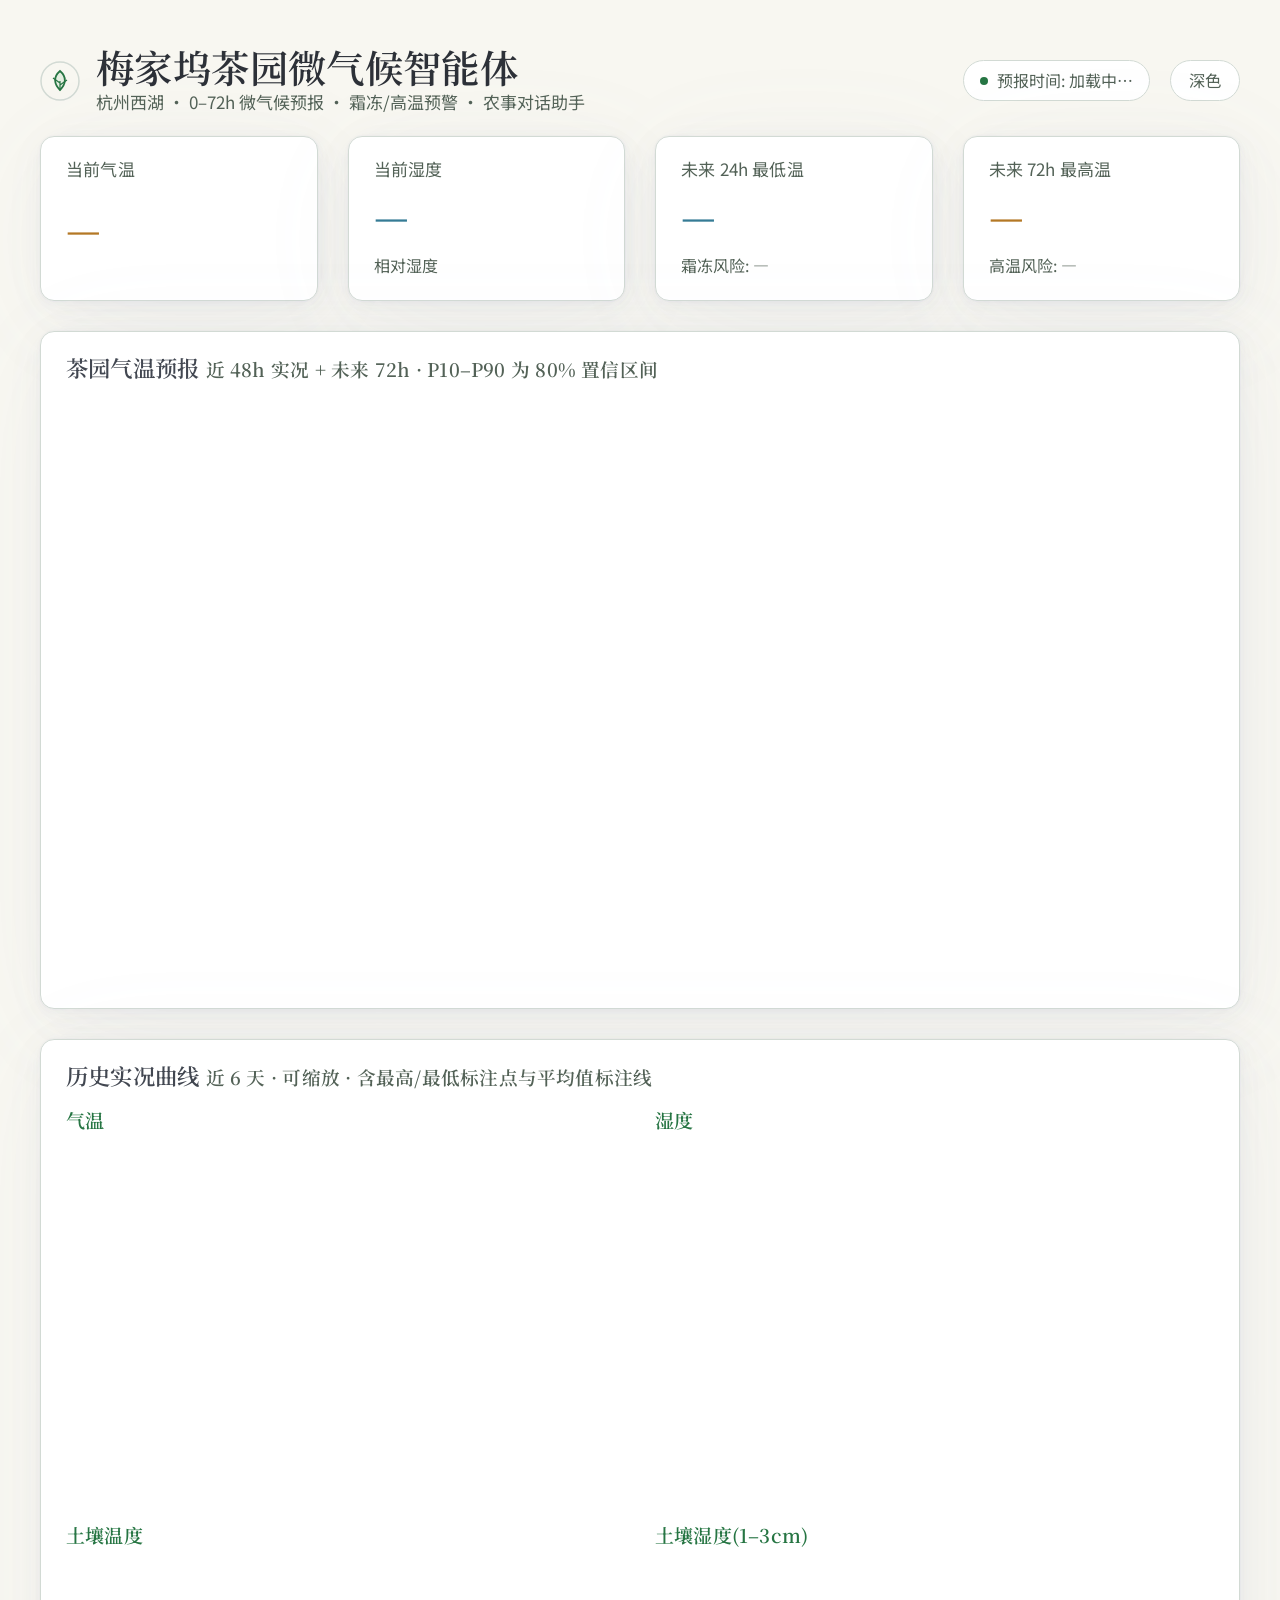
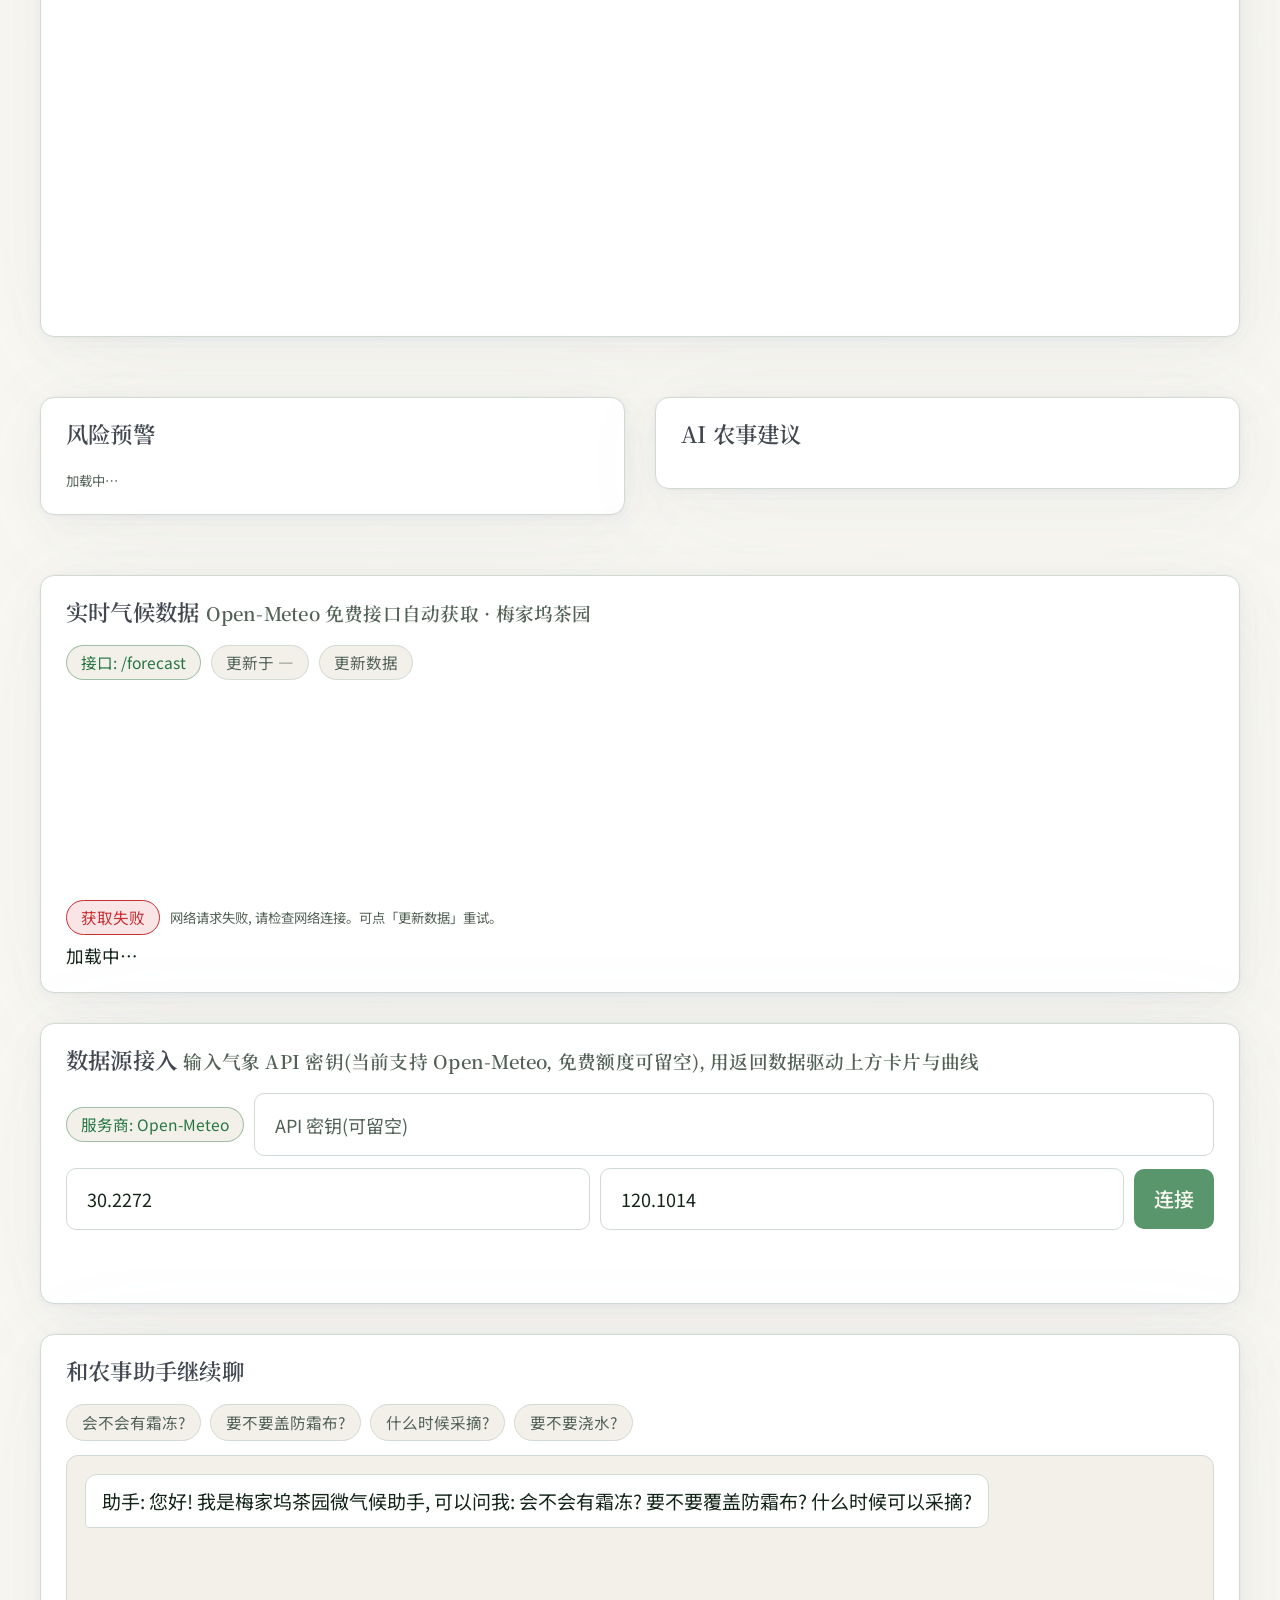
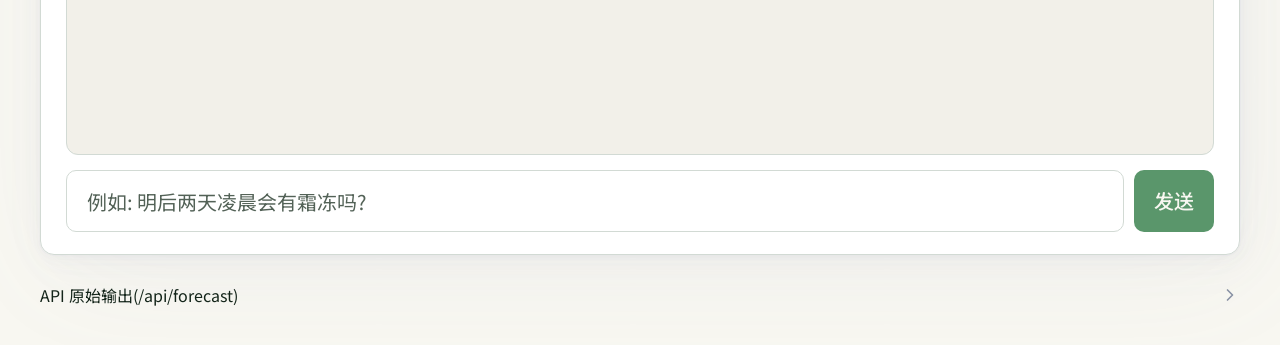
==== web/static/index.html @ fcd8d1f8 "梅家坞茶园微气候智能体: 微气候预报模型 + LLM 农事问答 + Web 仪表盘" ====
<!DOCTYPE html>
<html lang="zh-CN" data-theme="dark">
<head>
  <meta charset="UTF-8">
  <title>梅家坞茶园微气候智能体</title>
  <link rel="preconnect" href="https://fonts.googleapis.com">
  <link rel="preconnect" href="https://fonts.gstatic.com" crossorigin>
  <link href="https://fonts.googleapis.com/css2?family=Noto+Serif+SC:wght@500;600;700&family=Noto+Sans+SC:wght@400;500;700&display=swap" rel="stylesheet">
  <link rel="stylesheet" href="styles/pico.min.css?v=3">
  <link rel="stylesheet" href="styles/custom_style.css?v=3">
  <meta name="viewport" content="width=device-width, initial-scale=1">
  <script src="echarts.min.js?v=3"></script>
</head>
<body>
  <main class="container">
    <!-- 品牌头部 -->
    <header class="site-header">
      <div class="brand">
        <svg width="40" height="40" viewBox="0 0 40 40" fill="none" aria-hidden="true">
          <circle cx="20" cy="20" r="19" stroke="var(--border)" stroke-width="1.5"/>
          <path d="M20 29 C 14 23, 13 16, 20 10 C 27 16, 26 23, 20 29 Z"
                stroke="var(--c-primary)" stroke-width="1.8" fill="oklch(0.68 0.13 152 / 0.12)"/>
          <path d="M20 29 L 20 20 M 20 22 L 13 17 M 20 24 L 27 19"
                stroke="var(--c-primary)" stroke-width="1.2"/>
        </svg>
        <div>
          <h1>梅家坞茶园微气候智能体</h1>
          <span class="sub">杭州西湖 · 0–72h 微气候预报 · 霜冻/高温预警 · 农事对话助手</span>
        </div>
      </div>
      <span class="live-pill"><span class="dot"></span><span id="issued-at">预报时间: 加载中…</span></span>
      <button class="theme-toggle" id="theme-toggle" aria-label="切换明暗主题">浅色</button>
    </header>

    <!-- 实时卡片 -->
    <div class="grid">
      <div class="metric-card"><article>
        <h3>当前气温</h3>
        <h3 class="metric-value" id="card-tnow" style="color: var(--c-amber)">—</h3>
        <small class="metric-label" id="card-tnow-t"></small>
      </article></div>
      <div class="metric-card"><article>
        <h3>当前湿度</h3>
        <h3 class="metric-value" id="card-rh" style="color: var(--c-frost)">—</h3>
        <small class="metric-label">相对湿度</small>
      </article></div>
      <div class="metric-card"><article>
        <h3>未来 24h 最低温</h3>
        <h3 class="metric-value" id="card-tmin" style="color: var(--c-frost)">—</h3>
        <small class="metric-label" id="card-frost">霜冻风险: —</small>
      </article></div>
      <div class="metric-card"><article>
        <h3>未来 72h 最高温</h3>
        <h3 class="metric-value" id="card-tmax" style="color: var(--c-amber)">—</h3>
        <small class="metric-label" id="card-heat">高温风险: —</small>
      </article></div>
    </div>

    <!-- 预报图 -->
    <article class="panel">
      <h3>茶园气温预报 <small>近 48h 实况 + 未来 72h · P10–P90 为 80% 置信区间</small></h3>
      <div id="chart" class="chart"></div>
    </article>

    <!-- 历史实况曲线 -->
    <article class="panel">
      <h3>历史实况曲线 <small>近 6 天 · 可缩放 · 含最高/最低标注点与平均值标注线</small></h3>
      <div class="grid">
        <div>
          <h4 style="color: var(--c-primary)">气温</h4>
          <div id="sensor-temp" class="chart sensor-chart"></div>
        </div>
        <div>
          <h4 style="color: var(--c-primary)">湿度</h4>
          <div id="sensor-hum" class="chart sensor-chart"></div>
        </div>
      </div>
      <div class="grid">
        <div>
          <h4 style="color: var(--c-primary)">土壤温度</h4>
          <div id="sensor-soilt" class="chart sensor-chart"></div>
        </div>
        <div>
          <h4 style="color: var(--c-primary)">土壤湿度(1–3cm)</h4>
          <div id="sensor-soilm" class="chart sensor-chart"></div>
        </div>
      </div>
    </article>

    <div class="grid align-start">
      <!-- 风险面板 -->
      <div>
        <article class="panel">
          <h3>风险预警</h3>
          <div id="risk-panel"><small>加载中…</small></div>
        </article>
      </div>
      <!-- Agent 输出 -->
      <div>
        <article class="panel">
          <h3>AI 农事建议</h3>
          <div id="agent-summary" class="api-caption"></div>
        </article>
      </div>
    </div>

    <!-- 实时气候数据(Open-Meteo 自动取数, 直接出曲线) -->
    <article class="panel">
      <h3>实时气候数据 <small>Open-Meteo 免费接口自动获取 · 梅家坞茶园</small></h3>
      <div class="result-meta">
        <span class="chip g0" id="api-card-source">接口: /forecast</span>
        <span class="chip" id="api-card-updated">更新于 —</span>
        <span class="chip refresh" id="api-card-refresh">更新数据</span>
      </div>
      <div id="api-chart" class="chart api-chart"></div>
      <div id="climate-status" class="query-status" role="status"></div>
      <small class="api-caption" id="api-caption">加载中…</small>
    </article>

    <!-- 数据源接入(像接入大模型一样接入气象 API) -->
    <article class="panel">
      <h3>数据源接入 <small>输入气象 API 密钥(当前支持 Open-Meteo, 免费额度可留空), 用返回数据驱动上方卡片与曲线</small></h3>
      <div class="connect-row">
        <span class="chip g0">服务商: Open-Meteo</span>
        <input type="password" id="api-key-input" placeholder="API 密钥(可留空)" autocomplete="off">
      </div>
      <div class="connect-row">
        <input type="number" step="0.0001" id="api-lat-input" value="30.2272" placeholder="纬度">
        <input type="number" step="0.0001" id="api-lon-input" value="120.1014" placeholder="经度">
        <button type="button" id="api-connect-btn">连接</button>
        <button type="button" class="secondary" id="api-reset-btn" hidden>恢复默认模型</button>
      </div>
      <div id="api-connect-status" class="query-status" role="status"></div>
    </article>

    <!-- 对话对话框 -->
    <article class="panel">
      <h3>和农事助手继续聊 <small id="chat-engine"></small></h3>
      <div class="quick-chips" id="quick-chips">
        <button class="chip" data-q="明后两天凌晨会有霜冻吗?">会不会有霜冻?</button>
        <button class="chip" data-q="要不要盖防霜布?">要不要盖防霜布?</button>
        <button class="chip" data-q="什么时候可以采摘?">什么时候采摘?</button>
        <button class="chip" data-q="最近要不要浇水?">要不要浇水?</button>
      </div>
      <div id="chat-box" class="chat-box">
        <div class="chat-msg agent">助手: 您好! 我是梅家坞茶园微气候助手, 可以问我: 会不会有霜冻? 要不要覆盖防霜布? 什么时候可以采摘?</div>
      </div>
      <form id="chat-form" class="chat-form">
        <input type="text" id="chat-input" placeholder="例如: 明后两天凌晨会有霜冻吗?" autocomplete="off">
        <button type="submit">发送</button>
      </form>
    </article>

    <!-- API 输出 -->
    <details>
      <summary>API 原始输出(/api/forecast)</summary>
      <pre id="api-json" class="api-json">加载中…</pre>
    </details>
  </main>
  <script src="climate_api.js?v=3"></script>
  <script src="qpi_resolver.js?v=3"></script>
  <script src="climate_analysis.js?v=3"></script>
  <script src="climate_query.js?v=3"></script>
  <script src="api_connect.js?v=3"></script>
  <script src="app.js?v=3"></script>
</body>
</html>
---- web/static/styles/pico.min.css ----
@charset "UTF-8";/*!
 * Pico CSS ✨ v2.1.1 (https://picocss.com)
 * Copyright 2019-2025 - Licensed under MIT
 */:host,:root{--pico-font-family-emoji:"Apple Color Emoji","Segoe UI Emoji","Segoe UI Symbol","Noto Color Emoji";--pico-font-family-sans-serif:system-ui,"Segoe UI",Roboto,Oxygen,Ubuntu,Cantarell,Helvetica,Arial,"Helvetica Neue",sans-serif,var(--pico-font-family-emoji);--pico-font-family-monospace:ui-monospace,SFMono-Regular,"SF Mono",Menlo,Consolas,"Liberation Mono",monospace,var(--pico-font-family-emoji);--pico-font-family:var(--pico-font-family-sans-serif);--pico-line-height:1.5;--pico-font-weight:400;--pico-font-size:100%;--pico-text-underline-offset:0.1rem;--pico-border-radius:0.25rem;--pico-border-width:0.0625rem;--pico-outline-width:0.125rem;--pico-transition:0.2s ease-in-out;--pico-spacing:1rem;--pico-typography-spacing-vertical:1rem;--pico-block-spacing-vertical:var(--pico-spacing);--pico-block-spacing-horizontal:var(--pico-spacing);--pico-grid-column-gap:var(--pico-spacing);--pico-grid-row-gap:var(--pico-spacing);--pico-form-element-spacing-vertical:0.75rem;--pico-form-element-spacing-horizontal:1rem;--pico-group-box-shadow:0 0 0 rgba(0, 0, 0, 0);--pico-group-box-shadow-focus-with-button:0 0 0 var(--pico-outline-width) var(--pico-primary-focus);--pico-group-box-shadow-focus-with-input:0 0 0 0.0625rem var(--pico-form-element-border-color);--pico-modal-overlay-backdrop-filter:blur(0.375rem);--pico-nav-element-spacing-vertical:1rem;--pico-nav-element-spacing-horizontal:0.5rem;--pico-nav-link-spacing-vertical:0.5rem;--pico-nav-link-spacing-horizontal:0.5rem;--pico-nav-breadcrumb-divider:">";--pico-icon-checkbox:url("data:image/svg+xml,%3Csvg xmlns='http://www.w3.org/2000/svg' width='24' height='24' viewBox='0 0 24 24' fill='none' stroke='rgb(255, 255, 255)' stroke-width='4' stroke-linecap='round' stroke-linejoin='round'%3E%3Cpolyline points='20 6 9 17 4 12'%3E%3C/polyline%3E%3C/svg%3E");--pico-icon-minus:url("data:image/svg+xml,%3Csvg xmlns='http://www.w3.org/2000/svg' width='24' height='24' viewBox='0 0 24 24' fill='none' stroke='rgb(255, 255, 255)' stroke-width='4' stroke-linecap='round' stroke-linejoin='round'%3E%3Cline x1='5' y1='12' x2='19' y2='12'%3E%3C/line%3E%3C/svg%3E");--pico-icon-chevron:url("data:image/svg+xml,%3Csvg xmlns='http://www.w3.org/2000/svg' width='24' height='24' viewBox='0 0 24 24' fill='none' stroke='rgb(136, 145, 164)' stroke-width='2' stroke-linecap='round' stroke-linejoin='round'%3E%3Cpolyline points='6 9 12 15 18 9'%3E%3C/polyline%3E%3C/svg%3E");--pico-icon-date:url("data:image/svg+xml,%3Csvg xmlns='http://www.w3.org/2000/svg' width='24' height='24' viewBox='0 0 24 24' fill='none' stroke='rgb(136, 145, 164)' stroke-width='2' stroke-linecap='round' stroke-linejoin='round'%3E%3Crect x='3' y='4' width='18' height='18' rx='2' ry='2'%3E%3C/rect%3E%3Cline x1='16' y1='2' x2='16' y2='6'%3E%3C/line%3E%3Cline x1='8' y1='2' x2='8' y2='6'%3E%3C/line%3E%3Cline x1='3' y1='10' x2='21' y2='10'%3E%3C/line%3E%3C/svg%3E");--pico-icon-time:url("data:image/svg+xml,%3Csvg xmlns='http://www.w3.org/2000/svg' width='24' height='24' viewBox='0 0 24 24' fill='none' stroke='rgb(136, 145, 164)' stroke-width='2' stroke-linecap='round' stroke-linejoin='round'%3E%3Ccircle cx='12' cy='12' r='10'%3E%3C/circle%3E%3Cpolyline points='12 6 12 12 16 14'%3E%3C/polyline%3E%3C/svg%3E");--pico-icon-search:url("data:image/svg+xml,%3Csvg xmlns='http://www.w3.org/2000/svg' width='24' height='24' viewBox='0 0 24 24' fill='none' stroke='rgb(136, 145, 164)' stroke-width='1.5' stroke-linecap='round' stroke-linejoin='round'%3E%3Ccircle cx='11' cy='11' r='8'%3E%3C/circle%3E%3Cline x1='21' y1='21' x2='16.65' y2='16.65'%3E%3C/line%3E%3C/svg%3E");--pico-icon-close:url("data:image/svg+xml,%3Csvg xmlns='http://www.w3.org/2000/svg' width='24' height='24' viewBox='0 0 24 24' fill='none' stroke='rgb(136, 145, 164)' stroke-width='3' stroke-linecap='round' stroke-linejoin='round'%3E%3Cline x1='18' y1='6' x2='6' y2='18'%3E%3C/line%3E%3Cline x1='6' y1='6' x2='18' y2='18'%3E%3C/line%3E%3C/svg%3E");--pico-icon-loading:url("data:image/svg+xml,%3Csvg fill='none' height='24' width='24' viewBox='0 0 24 24' xmlns='http://www.w3.org/2000/svg' %3E%3Cstyle%3E g %7B animation: rotate 2s linear infinite; transform-origin: center center; %7D circle %7B stroke-dasharray: 75,100; stroke-dashoffset: -5; animation: dash 1.5s ease-in-out infinite; stroke-linecap: round; %7D @keyframes rotate %7B 0%25 %7B transform: rotate(0deg); %7D 100%25 %7B transform: rotate(360deg); %7D %7D @keyframes dash %7B 0%25 %7B stroke-dasharray: 1,100; stroke-dashoffset: 0; %7D 50%25 %7B stroke-dasharray: 44.5,100; stroke-dashoffset: -17.5; %7D 100%25 %7B stroke-dasharray: 44.5,100; stroke-dashoffset: -62; %7D %7D %3C/style%3E%3Cg%3E%3Ccircle cx='12' cy='12' r='10' fill='none' stroke='rgb(136, 145, 164)' stroke-width='4' /%3E%3C/g%3E%3C/svg%3E")}@media (min-width:576px){:host,:root{--pico-font-size:106.25%}}@media (min-width:768px){:host,:root{--pico-font-size:112.5%}}@media (min-width:1024px){:host,:root{--pico-font-size:118.75%}}@media (min-width:1280px){:host,:root{--pico-font-size:125%}}@media (min-width:1536px){:host,:root{--pico-font-size:131.25%}}a{--pico-text-decoration:underline}a.contrast,a.secondary{--pico-text-decoration:underline}small{--pico-font-size:0.875em}h1,h2,h3,h4,h5,h6{--pico-font-weight:700}h1{--pico-font-size:2rem;--pico-line-height:1.125;--pico-typography-spacing-top:3rem}h2{--pico-font-size:1.75rem;--pico-line-height:1.15;--pico-typography-spacing-top:2.625rem}h3{--pico-font-size:1.5rem;--pico-line-height:1.175;--pico-typography-spacing-top:2.25rem}h4{--pico-font-size:1.25rem;--pico-line-height:1.2;--pico-typography-spacing-top:1.874rem}h5{--pico-font-size:1.125rem;--pico-line-height:1.225;--pico-typography-spacing-top:1.6875rem}h6{--pico-font-size:1rem;--pico-line-height:1.25;--pico-typography-spacing-top:1.5rem}tfoot td,tfoot th,thead td,thead th{--pico-font-weight:600;--pico-border-width:0.1875rem}code,kbd,pre,samp{--pico-font-family:var(--pico-font-family-monospace)}kbd{--pico-font-weight:bolder}:where(select,textarea),input:not([type=submit],[type=button],[type=reset],[type=checkbox],[type=radio],[type=file]){--pico-outline-width:0.0625rem}[type=search]{--pico-border-radius:5rem}[type=checkbox],[type=radio]{--pico-border-width:0.125rem}[type=checkbox][role=switch]{--pico-border-width:0.1875rem}details.dropdown summary:not([role=button]){--pico-outline-width:0.0625rem}nav details.dropdown summary:focus-visible{--pico-outline-width:0.125rem}[role=search]{--pico-border-radius:5rem}[role=group]:has(button.secondary:focus,[type=submit].secondary:focus,[type=button].secondary:focus,[role=button].secondary:focus),[role=search]:has(button.secondary:focus,[type=submit].secondary:focus,[type=button].secondary:focus,[role=button].secondary:focus){--pico-group-box-shadow-focus-with-button:0 0 0 var(--pico-outline-width) var(--pico-secondary-focus)}[role=group]:has(button.contrast:focus,[type=submit].contrast:focus,[type=button].contrast:focus,[role=button].contrast:focus),[role=search]:has(button.contrast:focus,[type=submit].contrast:focus,[type=button].contrast:focus,[role=button].contrast:focus){--pico-group-box-shadow-focus-with-button:0 0 0 var(--pico-outline-width) var(--pico-contrast-focus)}[role=group] [role=button],[role=group] [type=button],[role=group] [type=submit],[role=group] button,[role=search] [role=button],[role=search] [type=button],[role=search] [type=submit],[role=search] button{--pico-form-element-spacing-horizontal:2rem}details summary[role=button]:not(.outline)::after{filter:brightness(0) invert(1)}[aria-busy=true]:not(input,select,textarea):is(button,[type=submit],[type=button],[type=reset],[role=button]):not(.outline)::before{filter:brightness(0) invert(1)}:host(:not([data-theme=dark])),:root:not([data-theme=dark]),[data-theme=light]{color-scheme:light;--pico-background-color:#fff;--pico-color:#373c44;--pico-text-selection-color:rgba(2, 154, 232, 0.25);--pico-muted-color:#646b79;--pico-muted-border-color:rgb(231, 234, 239.5);--pico-primary:#0172ad;--pico-primary-background:#0172ad;--pico-primary-border:var(--pico-primary-background);--pico-primary-underline:rgba(1, 114, 173, 0.5);--pico-primary-hover:#015887;--pico-primary-hover-background:#02659a;--pico-primary-hover-border:var(--pico-primary-hover-background);--pico-primary-hover-underline:var(--pico-primary-hover);--pico-primary-focus:rgba(2, 154, 232, 0.5);--pico-primary-inverse:#fff;--pico-secondary:#5d6b89;--pico-secondary-background:#525f7a;--pico-secondary-border:var(--pico-secondary-background);--pico-secondary-underline:rgba(93, 107, 137, 0.5);--pico-secondary-hover:#48536b;--pico-secondary-hover-background:#48536b;--pico-secondary-hover-border:var(--pico-secondary-hover-background);--pico-secondary-hover-underline:var(--pico-secondary-hover);--pico-secondary-focus:rgba(93, 107, 137, 0.25);--pico-secondary-inverse:#fff;--pico-contrast:#181c25;--pico-contrast-background:#181c25;--pico-contrast-border:var(--pico-contrast-background);--pico-contrast-underline:rgba(24, 28, 37, 0.5);--pico-contrast-hover:#000;--pico-contrast-hover-background:#000;--pico-contrast-hover-border:var(--pico-contrast-hover-background);--pico-contrast-hover-underline:var(--pico-secondary-hover);--pico-contrast-focus:rgba(93, 107, 137, 0.25);--pico-contrast-inverse:#fff;--pico-box-shadow:0.0145rem 0.029rem 0.174rem rgba(129, 145, 181, 0.01698),0.0335rem 0.067rem 0.402rem rgba(129, 145, 181, 0.024),0.0625rem 0.125rem 0.75rem rgba(129, 145, 181, 0.03),0.1125rem 0.225rem 1.35rem rgba(129, 145, 181, 0.036),0.2085rem 0.417rem 2.502rem rgba(129, 145, 181, 0.04302),0.5rem 1rem 6rem rgba(129, 145, 181, 0.06),0 0 0 0.0625rem rgba(129, 145, 181, 0.015);--pico-h1-color:#2d3138;--pico-h2-color:#373c44;--pico-h3-color:#424751;--pico-h4-color:#4d535e;--pico-h5-color:#5c6370;--pico-h6-color:#646b79;--pico-mark-background-color:rgb(252.5, 230.5, 191.5);--pico-mark-color:#0f1114;--pico-ins-color:rgb(28.5, 105.5, 84);--pico-del-color:rgb(136, 56.5, 53);--pico-blockquote-border-color:var(--pico-muted-border-color);--pico-blockquote-footer-color:var(--pico-muted-color);--pico-button-box-shadow:0 0 0 rgba(0, 0, 0, 0);--pico-button-hover-box-shadow:0 0 0 rgba(0, 0, 0, 0);--pico-table-border-color:var(--pico-muted-border-color);--pico-table-row-stripped-background-color:rgba(111, 120, 135, 0.0375);--pico-code-background-color:rgb(243, 244.5, 246.75);--pico-code-color:#646b79;--pico-code-kbd-background-color:var(--pico-color);--pico-code-kbd-color:var(--pico-background-color);--pico-form-element-background-color:rgb(251, 251.5, 252.25);--pico-form-element-selected-background-color:#dfe3eb;--pico-form-element-border-color:#cfd5e2;--pico-form-element-color:#23262c;--pico-form-element-placeholder-color:var(--pico-muted-color);--pico-form-element-active-background-color:#fff;--pico-form-element-active-border-color:var(--pico-primary-border);--pico-form-element-focus-color:var(--pico-primary-border);--pico-form-element-disabled-opacity:0.5;--pico-form-element-invalid-border-color:rgb(183.5, 105.5, 106.5);--pico-form-element-invalid-active-border-color:rgb(200.25, 79.25, 72.25);--pico-form-element-invalid-focus-color:var(--pico-form-element-invalid-active-border-color);--pico-form-element-valid-border-color:rgb(76, 154.5, 137.5);--pico-form-element-valid-active-border-color:rgb(39, 152.75, 118.75);--pico-form-element-valid-focus-color:var(--pico-form-element-valid-active-border-color);--pico-switch-background-color:#bfc7d9;--pico-switch-checked-background-color:var(--pico-primary-background);--pico-switch-color:#fff;--pico-switch-thumb-box-shadow:0 0 0 rgba(0, 0, 0, 0);--pico-range-border-color:#dfe3eb;--pico-range-active-border-color:#bfc7d9;--pico-range-thumb-border-color:var(--pico-background-color);--pico-range-thumb-color:var(--pico-secondary-background);--pico-range-thumb-active-color:var(--pico-primary-background);--pico-accordion-border-color:var(--pico-muted-border-color);--pico-accordion-active-summary-color:var(--pico-primary-hover);--pico-accordion-close-summary-color:var(--pico-color);--pico-accordion-open-summary-color:var(--pico-muted-color);--pico-card-background-color:var(--pico-background-color);--pico-card-border-color:var(--pico-muted-border-color);--pico-card-box-shadow:var(--pico-box-shadow);--pico-card-sectioning-background-color:rgb(251, 251.5, 252.25);--pico-dropdown-background-color:#fff;--pico-dropdown-border-color:#eff1f4;--pico-dropdown-box-shadow:var(--pico-box-shadow);--pico-dropdown-color:var(--pico-color);--pico-dropdown-hover-background-color:#eff1f4;--pico-loading-spinner-opacity:0.5;--pico-modal-overlay-background-color:rgba(232, 234, 237, 0.75);--pico-progress-background-color:#dfe3eb;--pico-progress-color:var(--pico-primary-background);--pico-tooltip-background-color:var(--pico-contrast-background);--pico-tooltip-color:var(--pico-contrast-inverse);--pico-icon-valid:url("data:image/svg+xml,%3Csvg xmlns='http://www.w3.org/2000/svg' width='24' height='24' viewBox='0 0 24 24' fill='none' stroke='rgb(76, 154.5, 137.5)' stroke-width='2' stroke-linecap='round' stroke-linejoin='round'%3E%3Cpolyline points='20 6 9 17 4 12'%3E%3C/polyline%3E%3C/svg%3E");--pico-icon-invalid:url("data:image/svg+xml,%3Csvg xmlns='http://www.w3.org/2000/svg' width='24' height='24' viewBox='0 0 24 24' fill='none' stroke='rgb(200.25, 79.25, 72.25)' stroke-width='2' stroke-linecap='round' stroke-linejoin='round'%3E%3Ccircle cx='12' cy='12' r='10'%3E%3C/circle%3E%3Cline x1='12' y1='8' x2='12' y2='12'%3E%3C/line%3E%3Cline x1='12' y1='16' x2='12.01' y2='16'%3E%3C/line%3E%3C/svg%3E")}:host(:not([data-theme=dark])) input:is([type=submit],[type=button],[type=reset],[type=checkbox],[type=radio],[type=file]),:root:not([data-theme=dark]) input:is([type=submit],[type=button],[type=reset],[type=checkbox],[type=radio],[type=file]),[data-theme=light] input:is([type=submit],[type=button],[type=reset],[type=checkbox],[type=radio],[type=file]){--pico-form-element-focus-color:var(--pico-primary-focus)}@media only screen and (prefers-color-scheme:dark){:host(:not([data-theme])),:root:not([data-theme]){color-scheme:dark;--pico-background-color:rgb(19, 22.5, 30.5);--pico-color:#c2c7d0;--pico-text-selection-color:rgba(1, 170, 255, 0.1875);--pico-muted-color:#7b8495;--pico-muted-border-color:#202632;--pico-primary:#01aaff;--pico-primary-background:#0172ad;--pico-primary-border:var(--pico-primary-background);--pico-primary-underline:rgba(1, 170, 255, 0.5);--pico-primary-hover:#79c0ff;--pico-primary-hover-background:#017fc0;--pico-primary-hover-border:var(--pico-primary-hover-background);--pico-primary-hover-underline:var(--pico-primary-hover);--pico-primary-focus:rgba(1, 170, 255, 0.375);--pico-primary-inverse:#fff;--pico-secondary:#969eaf;--pico-secondary-background:#525f7a;--pico-secondary-border:var(--pico-secondary-background);--pico-secondary-underline:rgba(150, 158, 175, 0.5);--pico-secondary-hover:#b3b9c5;--pico-secondary-hover-background:#5d6b89;--pico-secondary-hover-border:var(--pico-secondary-hover-background);--pico-secondary-hover-underline:var(--pico-secondary-hover);--pico-secondary-focus:rgba(144, 158, 190, 0.25);--pico-secondary-inverse:#fff;--pico-contrast:#dfe3eb;--pico-contrast-background:#eff1f4;--pico-contrast-border:var(--pico-contrast-background);--pico-contrast-underline:rgba(223, 227, 235, 0.5);--pico-contrast-hover:#fff;--pico-contrast-hover-background:#fff;--pico-contrast-hover-border:var(--pico-contrast-hover-background);--pico-contrast-hover-underline:var(--pico-contrast-hover);--pico-contrast-focus:rgba(207, 213, 226, 0.25);--pico-contrast-inverse:#000;--pico-box-shadow:0.0145rem 0.029rem 0.174rem rgba(7, 8.5, 12, 0.01698),0.0335rem 0.067rem 0.402rem rgba(7, 8.5, 12, 0.024),0.0625rem 0.125rem 0.75rem rgba(7, 8.5, 12, 0.03),0.1125rem 0.225rem 1.35rem rgba(7, 8.5, 12, 0.036),0.2085rem 0.417rem 2.502rem rgba(7, 8.5, 12, 0.04302),0.5rem 1rem 6rem rgba(7, 8.5, 12, 0.06),0 0 0 0.0625rem rgba(7, 8.5, 12, 0.015);--pico-h1-color:#f0f1f3;--pico-h2-color:#e0e3e7;--pico-h3-color:#c2c7d0;--pico-h4-color:#b3b9c5;--pico-h5-color:#a4acba;--pico-h6-color:#8891a4;--pico-mark-background-color:#014063;--pico-mark-color:#fff;--pico-ins-color:#62af9a;--pico-del-color:rgb(205.5, 126, 123);--pico-blockquote-border-color:var(--pico-muted-border-color);--pico-blockquote-footer-color:var(--pico-muted-color);--pico-button-box-shadow:0 0 0 rgba(0, 0, 0, 0);--pico-button-hover-box-shadow:0 0 0 rgba(0, 0, 0, 0);--pico-table-border-color:var(--pico-muted-border-color);--pico-table-row-stripped-background-color:rgba(111, 120, 135, 0.0375);--pico-code-background-color:rgb(26, 30.5, 40.25);--pico-code-color:#8891a4;--pico-code-kbd-background-color:var(--pico-color);--pico-code-kbd-color:var(--pico-background-color);--pico-form-element-background-color:rgb(28, 33, 43.5);--pico-form-element-selected-background-color:#2a3140;--pico-form-element-border-color:#2a3140;--pico-form-element-color:#e0e3e7;--pico-form-element-placeholder-color:#8891a4;--pico-form-element-active-background-color:rgb(26, 30.5, 40.25);--pico-form-element-active-border-color:var(--pico-primary-border);--pico-form-element-focus-color:var(--pico-primary-border);--pico-form-element-disabled-opacity:0.5;--pico-form-element-invalid-border-color:rgb(149.5, 74, 80);--pico-form-element-invalid-active-border-color:rgb(183.25, 63.5, 59);--pico-form-element-invalid-focus-color:var(--pico-form-element-invalid-active-border-color);--pico-form-element-valid-border-color:#2a7b6f;--pico-form-element-valid-active-border-color:rgb(22, 137, 105.5);--pico-form-element-valid-focus-color:var(--pico-form-element-valid-active-border-color);--pico-switch-background-color:#333c4e;--pico-switch-checked-background-color:var(--pico-primary-background);--pico-switch-color:#fff;--pico-switch-thumb-box-shadow:0 0 0 rgba(0, 0, 0, 0);--pico-range-border-color:#202632;--pico-range-active-border-color:#2a3140;--pico-range-thumb-border-color:var(--pico-background-color);--pico-range-thumb-color:var(--pico-secondary-background);--pico-range-thumb-active-color:var(--pico-primary-background);--pico-accordion-border-color:var(--pico-muted-border-color);--pico-accordion-active-summary-color:var(--pico-primary-hover);--pico-accordion-close-summary-color:var(--pico-color);--pico-accordion-open-summary-color:var(--pico-muted-color);--pico-card-background-color:#181c25;--pico-card-border-color:var(--pico-card-background-color);--pico-card-box-shadow:var(--pico-box-shadow);--pico-card-sectioning-background-color:rgb(26, 30.5, 40.25);--pico-dropdown-background-color:#181c25;--pico-dropdown-border-color:#202632;--pico-dropdown-box-shadow:var(--pico-box-shadow);--pico-dropdown-color:var(--pico-color);--pico-dropdown-hover-background-color:#202632;--pico-loading-spinner-opacity:0.5;--pico-modal-overlay-background-color:rgba(7.5, 8.5, 10, 0.75);--pico-progress-background-color:#202632;--pico-progress-color:var(--pico-primary-background);--pico-tooltip-background-color:var(--pico-contrast-background);--pico-tooltip-color:var(--pico-contrast-inverse);--pico-icon-valid:url("data:image/svg+xml,%3Csvg xmlns='http://www.w3.org/2000/svg' width='24' height='24' viewBox='0 0 24 24' fill='none' stroke='rgb(42, 123, 111)' stroke-width='2' stroke-linecap='round' stroke-linejoin='round'%3E%3Cpolyline points='20 6 9 17 4 12'%3E%3C/polyline%3E%3C/svg%3E");--pico-icon-invalid:url("data:image/svg+xml,%3Csvg xmlns='http://www.w3.org/2000/svg' width='24' height='24' viewBox='0 0 24 24' fill='none' stroke='rgb(149.5, 74, 80)' stroke-width='2' stroke-linecap='round' stroke-linejoin='round'%3E%3Ccircle cx='12' cy='12' r='10'%3E%3C/circle%3E%3Cline x1='12' y1='8' x2='12' y2='12'%3E%3C/line%3E%3Cline x1='12' y1='16' x2='12.01' y2='16'%3E%3C/line%3E%3C/svg%3E")}:host(:not([data-theme])) input:is([type=submit],[type=button],[type=reset],[type=checkbox],[type=radio],[type=file]),:root:not([data-theme]) input:is([type=submit],[type=button],[type=reset],[type=checkbox],[type=radio],[type=file]){--pico-form-element-focus-color:var(--pico-primary-focus)}:host(:not([data-theme])) details summary[role=button].contrast:not(.outline)::after,:root:not([data-theme]) details summary[role=button].contrast:not(.outline)::after{filter:brightness(0)}:host(:not([data-theme])) [aria-busy=true]:not(input,select,textarea).contrast:is(button,[type=submit],[type=button],[type=reset],[role=button]):not(.outline)::before,:root:not([data-theme]) [aria-busy=true]:not(input,select,textarea).contrast:is(button,[type=submit],[type=button],[type=reset],[role=button]):not(.outline)::before{filter:brightness(0)}}[data-theme=dark]{color-scheme:dark;--pico-background-color:rgb(19, 22.5, 30.5);--pico-color:#c2c7d0;--pico-text-selection-color:rgba(1, 170, 255, 0.1875);--pico-muted-color:#7b8495;--pico-muted-border-color:#202632;--pico-primary:#01aaff;--pico-primary-background:#0172ad;--pico-primary-border:var(--pico-primary-background);--pico-primary-underline:rgba(1, 170, 255, 0.5);--pico-primary-hover:#79c0ff;--pico-primary-hover-background:#017fc0;--pico-primary-hover-border:var(--pico-primary-hover-background);--pico-primary-hover-underline:var(--pico-primary-hover);--pico-primary-focus:rgba(1, 170, 255, 0.375);--pico-primary-inverse:#fff;--pico-secondary:#969eaf;--pico-secondary-background:#525f7a;--pico-secondary-border:var(--pico-secondary-background);--pico-secondary-underline:rgba(150, 158, 175, 0.5);--pico-secondary-hover:#b3b9c5;--pico-secondary-hover-background:#5d6b89;--pico-secondary-hover-border:var(--pico-secondary-hover-background);--pico-secondary-hover-underline:var(--pico-secondary-hover);--pico-secondary-focus:rgba(144, 158, 190, 0.25);--pico-secondary-inverse:#fff;--pico-contrast:#dfe3eb;--pico-contrast-background:#eff1f4;--pico-contrast-border:var(--pico-contrast-background);--pico-contrast-underline:rgba(223, 227, 235, 0.5);--pico-contrast-hover:#fff;--pico-contrast-hover-background:#fff;--pico-contrast-hover-border:var(--pico-contrast-hover-background);--pico-contrast-hover-underline:var(--pico-contrast-hover);--pico-contrast-focus:rgba(207, 213, 226, 0.25);--pico-contrast-inverse:#000;--pico-box-shadow:0.0145rem 0.029rem 0.174rem rgba(7, 8.5, 12, 0.01698),0.0335rem 0.067rem 0.402rem rgba(7, 8.5, 12, 0.024),0.0625rem 0.125rem 0.75rem rgba(7, 8.5, 12, 0.03),0.1125rem 0.225rem 1.35rem rgba(7, 8.5, 12, 0.036),0.2085rem 0.417rem 2.502rem rgba(7, 8.5, 12, 0.04302),0.5rem 1rem 6rem rgba(7, 8.5, 12, 0.06),0 0 0 0.0625rem rgba(7, 8.5, 12, 0.015);--pico-h1-color:#f0f1f3;--pico-h2-color:#e0e3e7;--pico-h3-color:#c2c7d0;--pico-h4-color:#b3b9c5;--pico-h5-color:#a4acba;--pico-h6-color:#8891a4;--pico-mark-background-color:#014063;--pico-mark-color:#fff;--pico-ins-color:#62af9a;--pico-del-color:rgb(205.5, 126, 123);--pico-blockquote-border-color:var(--pico-muted-border-color);--pico-blockquote-footer-color:var(--pico-muted-color);--pico-button-box-shadow:0 0 0 rgba(0, 0, 0, 0);--pico-button-hover-box-shadow:0 0 0 rgba(0, 0, 0, 0);--pico-table-border-color:var(--pico-muted-border-color);--pico-table-row-stripped-background-color:rgba(111, 120, 135, 0.0375);--pico-code-background-color:rgb(26, 30.5, 40.25);--pico-code-color:#8891a4;--pico-code-kbd-background-color:var(--pico-color);--pico-code-kbd-color:var(--pico-background-color);--pico-form-element-background-color:rgb(28, 33, 43.5);--pico-form-element-selected-background-color:#2a3140;--pico-form-element-border-color:#2a3140;--pico-form-element-color:#e0e3e7;--pico-form-element-placeholder-color:#8891a4;--pico-form-element-active-background-color:rgb(26, 30.5, 40.25);--pico-form-element-active-border-color:var(--pico-primary-border);--pico-form-element-focus-color:var(--pico-primary-border);--pico-form-element-disabled-opacity:0.5;--pico-form-element-invalid-border-color:rgb(149.5, 74, 80);--pico-form-element-invalid-active-border-color:rgb(183.25, 63.5, 59);--pico-form-element-invalid-focus-color:var(--pico-form-element-invalid-active-border-color);--pico-form-element-valid-border-color:#2a7b6f;--pico-form-element-valid-active-border-color:rgb(22, 137, 105.5);--pico-form-element-valid-focus-color:var(--pico-form-element-valid-active-border-color);--pico-switch-background-color:#333c4e;--pico-switch-checked-background-color:var(--pico-primary-background);--pico-switch-color:#fff;--pico-switch-thumb-box-shadow:0 0 0 rgba(0, 0, 0, 0);--pico-range-border-color:#202632;--pico-range-active-border-color:#2a3140;--pico-range-thumb-border-color:var(--pico-background-color);--pico-range-thumb-color:var(--pico-secondary-background);--pico-range-thumb-active-color:var(--pico-primary-background);--pico-accordion-border-color:var(--pico-muted-border-color);--pico-accordion-active-summary-color:var(--pico-primary-hover);--pico-accordion-close-summary-color:var(--pico-color);--pico-accordion-open-summary-color:var(--pico-muted-color);--pico-card-background-color:#181c25;--pico-card-border-color:var(--pico-card-background-color);--pico-card-box-shadow:var(--pico-box-shadow);--pico-card-sectioning-background-color:rgb(26, 30.5, 40.25);--pico-dropdown-background-color:#181c25;--pico-dropdown-border-color:#202632;--pico-dropdown-box-shadow:var(--pico-box-shadow);--pico-dropdown-color:var(--pico-color);--pico-dropdown-hover-background-color:#202632;--pico-loading-spinner-opacity:0.5;--pico-modal-overlay-background-color:rgba(7.5, 8.5, 10, 0.75);--pico-progress-background-color:#202632;--pico-progress-color:var(--pico-primary-background);--pico-tooltip-background-color:var(--pico-contrast-background);--pico-tooltip-color:var(--pico-contrast-inverse);--pico-icon-valid:url("data:image/svg+xml,%3Csvg xmlns='http://www.w3.org/2000/svg' width='24' height='24' viewBox='0 0 24 24' fill='none' stroke='rgb(42, 123, 111)' stroke-width='2' stroke-linecap='round' stroke-linejoin='round'%3E%3Cpolyline points='20 6 9 17 4 12'%3E%3C/polyline%3E%3C/svg%3E");--pico-icon-invalid:url("data:image/svg+xml,%3Csvg xmlns='http://www.w3.org/2000/svg' width='24' height='24' viewBox='0 0 24 24' fill='none' stroke='rgb(149.5, 74, 80)' stroke-width='2' stroke-linecap='round' stroke-linejoin='round'%3E%3Ccircle cx='12' cy='12' r='10'%3E%3C/circle%3E%3Cline x1='12' y1='8' x2='12' y2='12'%3E%3C/line%3E%3Cline x1='12' y1='16' x2='12.01' y2='16'%3E%3C/line%3E%3C/svg%3E")}[data-theme=dark] input:is([type=submit],[type=button],[type=reset],[type=checkbox],[type=radio],[type=file]){--pico-form-element-focus-color:var(--pico-primary-focus)}[data-theme=dark] details summary[role=button].contrast:not(.outline)::after{filter:brightness(0)}[data-theme=dark] [aria-busy=true]:not(input,select,textarea).contrast:is(button,[type=submit],[type=button],[type=reset],[role=button]):not(.outline)::before{filter:brightness(0)}[type=checkbox],[type=radio],[type=range],progress{accent-color:var(--pico-primary)}*,::after,::before{box-sizing:border-box;background-repeat:no-repeat}::after,::before{text-decoration:inherit;vertical-align:inherit}:where(:host),:where(:root){-webkit-tap-highlight-color:transparent;-webkit-text-size-adjust:100%;-moz-text-size-adjust:100%;text-size-adjust:100%;background-color:var(--pico-background-color);color:var(--pico-color);font-weight:var(--pico-font-weight);font-size:var(--pico-font-size);line-height:var(--pico-line-height);font-family:var(--pico-font-family);text-underline-offset:var(--pico-text-underline-offset);text-rendering:optimizeLegibility;overflow-wrap:break-word;-moz-tab-size:4;-o-tab-size:4;tab-size:4}body{width:100%;margin:0}main{display:block}body>footer,body>header,body>main{padding-block:var(--pico-block-spacing-vertical)}section{margin-bottom:var(--pico-block-spacing-vertical)}.container,.container-fluid{width:100%;margin-right:auto;margin-left:auto;padding-right:var(--pico-spacing);padding-left:var(--pico-spacing)}@media (min-width:576px){.container{max-width:510px;padding-right:0;padding-left:0}}@media (min-width:768px){.container{max-width:700px}}@media (min-width:1024px){.container{max-width:950px}}@media (min-width:1280px){.container{max-width:1200px}}@media (min-width:1536px){.container{max-width:1450px}}.grid{grid-column-gap:var(--pico-grid-column-gap);grid-row-gap:var(--pico-grid-row-gap);display:grid;grid-template-columns:1fr}@media (min-width:768px){.grid{grid-template-columns:repeat(auto-fit,minmax(0%,1fr))}}.grid>*{min-width:0}.overflow-auto{overflow:auto}b,strong{font-weight:bolder}sub,sup{position:relative;font-size:.75em;line-height:0;vertical-align:baseline}sub{bottom:-.25em}sup{top:-.5em}address,blockquote,dl,ol,p,pre,table,ul{margin-top:0;margin-bottom:var(--pico-typography-spacing-vertical);color:var(--pico-color);font-style:normal;font-weight:var(--pico-font-weight)}h1,h2,h3,h4,h5,h6{margin-top:0;margin-bottom:var(--pico-typography-spacing-vertical);color:var(--pico-color);font-weight:var(--pico-font-weight);font-size:var(--pico-font-size);line-height:var(--pico-line-height);font-family:var(--pico-font-family)}h1{--pico-color:var(--pico-h1-color)}h2{--pico-color:var(--pico-h2-color)}h3{--pico-color:var(--pico-h3-color)}h4{--pico-color:var(--pico-h4-color)}h5{--pico-color:var(--pico-h5-color)}h6{--pico-color:var(--pico-h6-color)}:where(article,address,blockquote,dl,figure,form,ol,p,pre,table,ul)~:is(h1,h2,h3,h4,h5,h6){margin-top:var(--pico-typography-spacing-top)}p{margin-bottom:var(--pico-typography-spacing-vertical)}hgroup{margin-bottom:var(--pico-typography-spacing-vertical)}hgroup>*{margin-top:0;margin-bottom:0}hgroup>:not(:first-child):last-child{--pico-color:var(--pico-muted-color);--pico-font-weight:unset;font-size:1rem}:where(ol,ul) li{margin-bottom:calc(var(--pico-typography-spacing-vertical) * .25)}:where(dl,ol,ul) :where(dl,ol,ul){margin:0;margin-top:calc(var(--pico-typography-spacing-vertical) * .25)}ul li{list-style:square}mark{padding:.125rem .25rem;background-color:var(--pico-mark-background-color);color:var(--pico-mark-color);vertical-align:baseline}blockquote{display:block;margin:var(--pico-typography-spacing-vertical) 0;padding:var(--pico-spacing);border-right:none;border-left:.25rem solid var(--pico-blockquote-border-color);border-inline-start:0.25rem solid var(--pico-blockquote-border-color);border-inline-end:none}blockquote footer{margin-top:calc(var(--pico-typography-spacing-vertical) * .5);color:var(--pico-blockquote-footer-color)}abbr[title]{border-bottom:1px dotted;text-decoration:none;cursor:help}ins{color:var(--pico-ins-color);text-decoration:none}del{color:var(--pico-del-color)}::-moz-selection{background-color:var(--pico-text-selection-color)}::selection{background-color:var(--pico-text-selection-color)}:where(a:not([role=button])),[role=link]{--pico-color:var(--pico-primary);--pico-background-color:transparent;--pico-underline:var(--pico-primary-underline);outline:0;background-color:var(--pico-background-color);color:var(--pico-color);-webkit-text-decoration:var(--pico-text-decoration);text-decoration:var(--pico-text-decoration);text-decoration-color:var(--pico-underline);text-underline-offset:0.125em;transition:background-color var(--pico-transition),color var(--pico-transition),box-shadow var(--pico-transition),-webkit-text-decoration var(--pico-transition);transition:background-color var(--pico-transition),color var(--pico-transition),text-decoration var(--pico-transition),box-shadow var(--pico-transition);transition:background-color var(--pico-transition),color var(--pico-transition),text-decoration var(--pico-transition),box-shadow var(--pico-transition),-webkit-text-decoration var(--pico-transition)}:where(a:not([role=button])):is([aria-current]:not([aria-current=false]),:hover,:active,:focus),[role=link]:is([aria-current]:not([aria-current=false]),:hover,:active,:focus){--pico-color:var(--pico-primary-hover);--pico-underline:var(--pico-primary-hover-underline);--pico-text-decoration:underline}:where(a:not([role=button])):focus-visible,[role=link]:focus-visible{box-shadow:0 0 0 var(--pico-outline-width) var(--pico-primary-focus)}:where(a:not([role=button])).secondary,[role=link].secondary{--pico-color:var(--pico-secondary);--pico-underline:var(--pico-secondary-underline)}:where(a:not([role=button])).secondary:is([aria-current]:not([aria-current=false]),:hover,:active,:focus),[role=link].secondary:is([aria-current]:not([aria-current=false]),:hover,:active,:focus){--pico-color:var(--pico-secondary-hover);--pico-underline:var(--pico-secondary-hover-underline)}:where(a:not([role=button])).contrast,[role=link].contrast{--pico-color:var(--pico-contrast);--pico-underline:var(--pico-contrast-underline)}:where(a:not([role=button])).contrast:is([aria-current]:not([aria-current=false]),:hover,:active,:focus),[role=link].contrast:is([aria-current]:not([aria-current=false]),:hover,:active,:focus){--pico-color:var(--pico-contrast-hover);--pico-underline:var(--pico-contrast-hover-underline)}a[role=button]{display:inline-block}button{margin:0;overflow:visible;font-family:inherit;text-transform:none}[type=button],[type=reset],[type=submit],button{-webkit-appearance:button}[role=button],[type=button],[type=file]::file-selector-button,[type=reset],[type=submit],button{--pico-background-color:var(--pico-primary-background);--pico-border-color:var(--pico-primary-border);--pico-color:var(--pico-primary-inverse);--pico-box-shadow:var(--pico-button-box-shadow, 0 0 0 rgba(0, 0, 0, 0));padding:var(--pico-form-element-spacing-vertical) var(--pico-form-element-spacing-horizontal);border:var(--pico-border-width) solid var(--pico-border-color);border-radius:var(--pico-border-radius);outline:0;background-color:var(--pico-background-color);box-shadow:var(--pico-box-shadow);color:var(--pico-color);font-weight:var(--pico-font-weight);font-size:1rem;line-height:var(--pico-line-height);text-align:center;text-decoration:none;cursor:pointer;-webkit-user-select:none;-moz-user-select:none;user-select:none;transition:background-color var(--pico-transition),border-color var(--pico-transition),color var(--pico-transition),box-shadow var(--pico-transition)}[role=button]:is(:hover,:active,:focus),[role=button]:is([aria-current]:not([aria-current=false])),[type=button]:is(:hover,:active,:focus),[type=button]:is([aria-current]:not([aria-current=false])),[type=file]::file-selector-button:is(:hover,:active,:focus),[type=file]::file-selector-button:is([aria-current]:not([aria-current=false])),[type=reset]:is(:hover,:active,:focus),[type=reset]:is([aria-current]:not([aria-current=false])),[type=submit]:is(:hover,:active,:focus),[type=submit]:is([aria-current]:not([aria-current=false])),button:is(:hover,:active,:focus),button:is([aria-current]:not([aria-current=false])){--pico-background-color:var(--pico-primary-hover-background);--pico-border-color:var(--pico-primary-hover-border);--pico-box-shadow:var(--pico-button-hover-box-shadow, 0 0 0 rgba(0, 0, 0, 0));--pico-color:var(--pico-primary-inverse)}[role=button]:focus,[role=button]:is([aria-current]:not([aria-current=false])):focus,[type=button]:focus,[type=button]:is([aria-current]:not([aria-current=false])):focus,[type=file]::file-selector-button:focus,[type=file]::file-selector-button:is([aria-current]:not([aria-current=false])):focus,[type=reset]:focus,[type=reset]:is([aria-current]:not([aria-current=false])):focus,[type=submit]:focus,[type=submit]:is([aria-current]:not([aria-current=false])):focus,button:focus,button:is([aria-current]:not([aria-current=false])):focus{--pico-box-shadow:var(--pico-button-hover-box-shadow, 0 0 0 rgba(0, 0, 0, 0)),0 0 0 var(--pico-outline-width) var(--pico-primary-focus)}[type=button],[type=reset],[type=submit]{margin-bottom:var(--pico-spacing)}:is(button,[type=submit],[type=button],[role=button]).secondary,[type=file]::file-selector-button,[type=reset]{--pico-background-color:var(--pico-secondary-background);--pico-border-color:var(--pico-secondary-border);--pico-color:var(--pico-secondary-inverse);cursor:pointer}:is(button,[type=submit],[type=button],[role=button]).secondary:is([aria-current]:not([aria-current=false]),:hover,:active,:focus),[type=file]::file-selector-button:is([aria-current]:not([aria-current=false]),:hover,:active,:focus),[type=reset]:is([aria-current]:not([aria-current=false]),:hover,:active,:focus){--pico-background-color:var(--pico-secondary-hover-background);--pico-border-color:var(--pico-secondary-hover-border);--pico-color:var(--pico-secondary-inverse)}:is(button,[type=submit],[type=button],[role=button]).secondary:focus,:is(button,[type=submit],[type=button],[role=button]).secondary:is([aria-current]:not([aria-current=false])):focus,[type=file]::file-selector-button:focus,[type=file]::file-selector-button:is([aria-current]:not([aria-current=false])):focus,[type=reset]:focus,[type=reset]:is([aria-current]:not([aria-current=false])):focus{--pico-box-shadow:var(--pico-button-hover-box-shadow, 0 0 0 rgba(0, 0, 0, 0)),0 0 0 var(--pico-outline-width) var(--pico-secondary-focus)}:is(button,[type=submit],[type=button],[role=button]).contrast{--pico-background-color:var(--pico-contrast-background);--pico-border-color:var(--pico-contrast-border);--pico-color:var(--pico-contrast-inverse)}:is(button,[type=submit],[type=button],[role=button]).contrast:is([aria-current]:not([aria-current=false]),:hover,:active,:focus){--pico-background-color:var(--pico-contrast-hover-background);--pico-border-color:var(--pico-contrast-hover-border);--pico-color:var(--pico-contrast-inverse)}:is(button,[type=submit],[type=button],[role=button]).contrast:focus,:is(button,[type=submit],[type=button],[role=button]).contrast:is([aria-current]:not([aria-current=false])):focus{--pico-box-shadow:var(--pico-button-hover-box-shadow, 0 0 0 rgba(0, 0, 0, 0)),0 0 0 var(--pico-outline-width) var(--pico-contrast-focus)}:is(button,[type=submit],[type=button],[role=button]).outline,[type=reset].outline{--pico-background-color:transparent;--pico-color:var(--pico-primary);--pico-border-color:var(--pico-primary)}:is(button,[type=submit],[type=button],[role=button]).outline:is([aria-current]:not([aria-current=false]),:hover,:active,:focus),[type=reset].outline:is([aria-current]:not([aria-current=false]),:hover,:active,:focus){--pico-background-color:transparent;--pico-color:var(--pico-primary-hover);--pico-border-color:var(--pico-primary-hover)}:is(button,[type=submit],[type=button],[role=button]).outline.secondary,[type=reset].outline{--pico-color:var(--pico-secondary);--pico-border-color:var(--pico-secondary)}:is(button,[type=submit],[type=button],[role=button]).outline.secondary:is([aria-current]:not([aria-current=false]),:hover,:active,:focus),[type=reset].outline:is([aria-current]:not([aria-current=false]),:hover,:active,:focus){--pico-color:var(--pico-secondary-hover);--pico-border-color:var(--pico-secondary-hover)}:is(button,[type=submit],[type=button],[role=button]).outline.contrast{--pico-color:var(--pico-contrast);--pico-border-color:var(--pico-contrast)}:is(button,[type=submit],[type=button],[role=button]).outline.contrast:is([aria-current]:not([aria-current=false]),:hover,:active,:focus){--pico-color:var(--pico-contrast-hover);--pico-border-color:var(--pico-contrast-hover)}:where(button,[type=submit],[type=reset],[type=button],[role=button])[disabled],:where(fieldset[disabled]) :is(button,[type=submit],[type=button],[type=reset],[role=button]){opacity:.5;pointer-events:none}:where(table){width:100%;border-collapse:collapse;border-spacing:0;text-indent:0}td,th{padding:calc(var(--pico-spacing)/ 2) var(--pico-spacing);border-bottom:var(--pico-border-width) solid var(--pico-table-border-color);background-color:var(--pico-background-color);color:var(--pico-color);font-weight:var(--pico-font-weight);text-align:left;text-align:start}tfoot td,tfoot th{border-top:var(--pico-border-width) solid var(--pico-table-border-color);border-bottom:0}table.striped tbody tr:nth-child(odd) td,table.striped tbody tr:nth-child(odd) th{background-color:var(--pico-table-row-stripped-background-color)}:where(audio,canvas,iframe,img,svg,video){vertical-align:middle}audio,video{display:inline-block}audio:not([controls]){display:none;height:0}:where(iframe){border-style:none}img{max-width:100%;height:auto;border-style:none}:where(svg:not([fill])){fill:currentColor}svg:not(:host),svg:not(:root){overflow:hidden}code,kbd,pre,samp{font-size:.875em;font-family:var(--pico-font-family)}pre code,pre samp{font-size:inherit;font-family:inherit}pre{-ms-overflow-style:scrollbar;overflow:auto}code,kbd,pre,samp{border-radius:var(--pico-border-radius);background:var(--pico-code-background-color);color:var(--pico-code-color);font-weight:var(--pico-font-weight);line-height:initial}code,kbd,samp{display:inline-block;padding:.375rem}pre{display:block;margin-bottom:var(--pico-spacing);overflow-x:auto}pre>code,pre>samp{display:block;padding:var(--pico-spacing);background:0 0;line-height:var(--pico-line-height)}kbd{background-color:var(--pico-code-kbd-background-color);color:var(--pico-code-kbd-color);vertical-align:baseline}figure{display:block;margin:0;padding:0}figure figcaption{padding:calc(var(--pico-spacing) * .5) 0;color:var(--pico-muted-color)}hr{height:0;margin:var(--pico-typography-spacing-vertical) 0;border:0;border-top:1px solid var(--pico-muted-border-color);color:inherit}[hidden],template{display:none!important}canvas{display:inline-block}input,optgroup,select,textarea{margin:0;font-size:1rem;line-height:var(--pico-line-height);font-family:inherit;letter-spacing:inherit}input{overflow:visible}select{text-transform:none}legend{max-width:100%;padding:0;color:inherit;white-space:normal}textarea{overflow:auto}[type=checkbox],[type=radio]{padding:0}::-webkit-inner-spin-button,::-webkit-outer-spin-button{height:auto}[type=search]{-webkit-appearance:textfield;outline-offset:-2px}[type=search]::-webkit-search-decoration{-webkit-appearance:none}::-webkit-file-upload-button{-webkit-appearance:button;font:inherit}::-moz-focus-inner{padding:0;border-style:none}:-moz-focusring{outline:0}:-moz-ui-invalid{box-shadow:none}::-ms-expand{display:none}[type=file],[type=range]{padding:0;border-width:0}input:not([type=checkbox],[type=radio],[type=range]){height:calc(1rem * var(--pico-line-height) + var(--pico-form-element-spacing-vertical) * 2 + var(--pico-border-width) * 2)}fieldset{width:100%;margin:0;margin-bottom:var(--pico-spacing);padding:0;border:0}fieldset legend,label{display:block;margin-bottom:calc(var(--pico-spacing) * .375);color:var(--pico-color);font-weight:var(--pico-form-label-font-weight,var(--pico-font-weight))}fieldset legend{margin-bottom:calc(var(--pico-spacing) * .5)}button[type=submit],input:not([type=checkbox],[type=radio]),select,textarea{width:100%}input:not([type=checkbox],[type=radio],[type=range],[type=file]),select,textarea{-webkit-appearance:none;-moz-appearance:none;appearance:none;padding:var(--pico-form-element-spacing-vertical) var(--pico-form-element-spacing-horizontal)}input,select,textarea{--pico-background-color:var(--pico-form-element-background-color);--pico-border-color:var(--pico-form-element-border-color);--pico-color:var(--pico-form-element-color);--pico-box-shadow:none;border:var(--pico-border-width) solid var(--pico-border-color);border-radius:var(--pico-border-radius);outline:0;background-color:var(--pico-background-color);box-shadow:var(--pico-box-shadow);color:var(--pico-color);font-weight:var(--pico-font-weight);transition:background-color var(--pico-transition),border-color var(--pico-transition),color var(--pico-transition),box-shadow var(--pico-transition)}:where(select,textarea):not([readonly]):is(:active,:focus),input:not([type=submit],[type=button],[type=reset],[type=checkbox],[type=radio],[readonly]):is(:active,:focus){--pico-background-color:var(--pico-form-element-active-background-color)}:where(select,textarea):not([readonly]):is(:active,:focus),input:not([type=submit],[type=button],[type=reset],[role=switch],[readonly]):is(:active,:focus){--pico-border-color:var(--pico-form-element-active-border-color)}:where(select,textarea):not([readonly]):focus,input:not([type=submit],[type=button],[type=reset],[type=range],[type=file],[readonly]):focus{--pico-box-shadow:0 0 0 var(--pico-outline-width) var(--pico-form-element-focus-color)}:where(fieldset[disabled]) :is(input:not([type=submit],[type=button],[type=reset]),select,textarea),input:not([type=submit],[type=button],[type=reset])[disabled],label[aria-disabled=true],select[disabled],textarea[disabled]{opacity:var(--pico-form-element-disabled-opacity);pointer-events:none}label[aria-disabled=true] input[disabled]{opacity:1}:where(input,select,textarea):not([type=checkbox],[type=radio],[type=date],[type=datetime-local],[type=month],[type=time],[type=week],[type=range])[aria-invalid]{padding-right:calc(var(--pico-form-element-spacing-horizontal) + 1.5rem)!important;padding-left:var(--pico-form-element-spacing-horizontal);padding-inline-start:var(--pico-form-element-spacing-horizontal)!important;padding-inline-end:calc(var(--pico-form-element-spacing-horizontal) + 1.5rem)!important;background-position:center right .75rem;background-size:1rem auto;background-repeat:no-repeat}:where(input,select,textarea):not([type=checkbox],[type=radio],[type=date],[type=datetime-local],[type=month],[type=time],[type=week],[type=range])[aria-invalid=false]:not(select){background-image:var(--pico-icon-valid)}:where(input,select,textarea):not([type=checkbox],[type=radio],[type=date],[type=datetime-local],[type=month],[type=time],[type=week],[type=range])[aria-invalid=true]:not(select){background-image:var(--pico-icon-invalid)}:where(input,select,textarea)[aria-invalid=false]{--pico-border-color:var(--pico-form-element-valid-border-color)}:where(input,select,textarea)[aria-invalid=false]:is(:active,:focus){--pico-border-color:var(--pico-form-element-valid-active-border-color)!important}:where(input,select,textarea)[aria-invalid=false]:is(:active,:focus):not([type=checkbox],[type=radio]){--pico-box-shadow:0 0 0 var(--pico-outline-width) var(--pico-form-element-valid-focus-color)!important}:where(input,select,textarea)[aria-invalid=true]{--pico-border-color:var(--pico-form-element-invalid-border-color)}:where(input,select,textarea)[aria-invalid=true]:is(:active,:focus){--pico-border-color:var(--pico-form-element-invalid-active-border-color)!important}:where(input,select,textarea)[aria-invalid=true]:is(:active,:focus):not([type=checkbox],[type=radio]){--pico-box-shadow:0 0 0 var(--pico-outline-width) var(--pico-form-element-invalid-focus-color)!important}[dir=rtl] :where(input,select,textarea):not([type=checkbox],[type=radio]):is([aria-invalid],[aria-invalid=true],[aria-invalid=false]){background-position:center left .75rem}input::-webkit-input-placeholder,input::placeholder,select:invalid,textarea::-webkit-input-placeholder,textarea::placeholder{color:var(--pico-form-element-placeholder-color);opacity:1}input:not([type=checkbox],[type=radio]),select,textarea{margin-bottom:var(--pico-spacing)}select::-ms-expand{border:0;background-color:transparent}select:not([multiple],[size]){padding-right:calc(var(--pico-form-element-spacing-horizontal) + 1.5rem);padding-left:var(--pico-form-element-spacing-horizontal);padding-inline-start:var(--pico-form-element-spacing-horizontal);padding-inline-end:calc(var(--pico-form-element-spacing-horizontal) + 1.5rem);background-image:var(--pico-icon-chevron);background-position:center right .75rem;background-size:1rem auto;background-repeat:no-repeat}select[multiple] option:checked{background:var(--pico-form-element-selected-background-color);color:var(--pico-form-element-color)}[dir=rtl] select:not([multiple],[size]){background-position:center left .75rem}textarea{display:block;resize:vertical}textarea[aria-invalid]{--pico-icon-height:calc(1rem * var(--pico-line-height) + var(--pico-form-element-spacing-vertical) * 2 + var(--pico-border-width) * 2);background-position:top right .75rem!important;background-size:1rem var(--pico-icon-height)!important}:where(input,select,textarea,fieldset,.grid)+small{display:block;width:100%;margin-top:calc(var(--pico-spacing) * -.75);margin-bottom:var(--pico-spacing);color:var(--pico-muted-color)}:where(input,select,textarea,fieldset,.grid)[aria-invalid=false]+small{color:var(--pico-ins-color)}:where(input,select,textarea,fieldset,.grid)[aria-invalid=true]+small{color:var(--pico-del-color)}label>:where(input,select,textarea){margin-top:calc(var(--pico-spacing) * .25)}label:has([type=checkbox],[type=radio]){width:-moz-fit-content;width:fit-content;cursor:pointer}[type=checkbox],[type=radio]{-webkit-appearance:none;-moz-appearance:none;appearance:none;width:1.25em;height:1.25em;margin-top:-.125em;margin-inline-end:.5em;border-width:var(--pico-border-width);vertical-align:middle;cursor:pointer}[type=checkbox]::-ms-check,[type=radio]::-ms-check{display:none}[type=checkbox]:checked,[type=checkbox]:checked:active,[type=checkbox]:checked:focus,[type=radio]:checked,[type=radio]:checked:active,[type=radio]:checked:focus{--pico-background-color:var(--pico-primary-background);--pico-border-color:var(--pico-primary-border);background-image:var(--pico-icon-checkbox);background-position:center;background-size:.75em auto;background-repeat:no-repeat}[type=checkbox]~label,[type=radio]~label{display:inline-block;margin-bottom:0;cursor:pointer}[type=checkbox]~label:not(:last-of-type),[type=radio]~label:not(:last-of-type){margin-inline-end:1em}[type=checkbox]:indeterminate{--pico-background-color:var(--pico-primary-background);--pico-border-color:var(--pico-primary-border);background-image:var(--pico-icon-minus);background-position:center;background-size:.75em auto;background-repeat:no-repeat}[type=radio]{border-radius:50%}[type=radio]:checked,[type=radio]:checked:active,[type=radio]:checked:focus{--pico-background-color:var(--pico-primary-inverse);border-width:.35em;background-image:none}[type=checkbox][role=switch]{--pico-background-color:var(--pico-switch-background-color);--pico-color:var(--pico-switch-color);width:2.25em;height:1.25em;border:var(--pico-border-width) solid var(--pico-border-color);border-radius:1.25em;background-color:var(--pico-background-color);line-height:1.25em}[type=checkbox][role=switch]:not([aria-invalid]){--pico-border-color:var(--pico-switch-background-color)}[type=checkbox][role=switch]:before{display:block;aspect-ratio:1;height:100%;border-radius:50%;background-color:var(--pico-color);box-shadow:var(--pico-switch-thumb-box-shadow);content:"";transition:margin .1s ease-in-out}[type=checkbox][role=switch]:focus{--pico-background-color:var(--pico-switch-background-color);--pico-border-color:var(--pico-switch-background-color)}[type=checkbox][role=switch]:checked{--pico-background-color:var(--pico-switch-checked-background-color);--pico-border-color:var(--pico-switch-checked-background-color);background-image:none}[type=checkbox][role=switch]:checked::before{margin-inline-start:calc(2.25em - 1.25em)}[type=checkbox][role=switch][disabled]{--pico-background-color:var(--pico-border-color)}[type=checkbox][aria-invalid=false]:checked,[type=checkbox][aria-invalid=false]:checked:active,[type=checkbox][aria-invalid=false]:checked:focus,[type=checkbox][role=switch][aria-invalid=false]:checked,[type=checkbox][role=switch][aria-invalid=false]:checked:active,[type=checkbox][role=switch][aria-invalid=false]:checked:focus{--pico-background-color:var(--pico-form-element-valid-border-color)}[type=checkbox]:checked:active[aria-invalid=true],[type=checkbox]:checked:focus[aria-invalid=true],[type=checkbox]:checked[aria-invalid=true],[type=checkbox][role=switch]:checked:active[aria-invalid=true],[type=checkbox][role=switch]:checked:focus[aria-invalid=true],[type=checkbox][role=switch]:checked[aria-invalid=true]{--pico-background-color:var(--pico-form-element-invalid-border-color)}[type=checkbox][aria-invalid=false]:checked,[type=checkbox][aria-invalid=false]:checked:active,[type=checkbox][aria-invalid=false]:checked:focus,[type=checkbox][role=switch][aria-invalid=false]:checked,[type=checkbox][role=switch][aria-invalid=false]:checked:active,[type=checkbox][role=switch][aria-invalid=false]:checked:focus,[type=radio][aria-invalid=false]:checked,[type=radio][aria-invalid=false]:checked:active,[type=radio][aria-invalid=false]:checked:focus{--pico-border-color:var(--pico-form-element-valid-border-color)}[type=checkbox]:checked:active[aria-invalid=true],[type=checkbox]:checked:focus[aria-invalid=true],[type=checkbox]:checked[aria-invalid=true],[type=checkbox][role=switch]:checked:active[aria-invalid=true],[type=checkbox][role=switch]:checked:focus[aria-invalid=true],[type=checkbox][role=switch]:checked[aria-invalid=true],[type=radio]:checked:active[aria-invalid=true],[type=radio]:checked:focus[aria-invalid=true],[type=radio]:checked[aria-invalid=true]{--pico-border-color:var(--pico-form-element-invalid-border-color)}[type=color]::-webkit-color-swatch-wrapper{padding:0}[type=color]::-moz-focus-inner{padding:0}[type=color]::-webkit-color-swatch{border:0;border-radius:calc(var(--pico-border-radius) * .5)}[type=color]::-moz-color-swatch{border:0;border-radius:calc(var(--pico-border-radius) * .5)}input:not([type=checkbox],[type=radio],[type=range],[type=file]):is([type=date],[type=datetime-local],[type=month],[type=time],[type=week]){--pico-icon-position:0.75rem;--pico-icon-width:1rem;padding-right:calc(var(--pico-icon-width) + var(--pico-icon-position));background-image:var(--pico-icon-date);background-position:center right var(--pico-icon-position);background-size:var(--pico-icon-width) auto;background-repeat:no-repeat}input:not([type=checkbox],[type=radio],[type=range],[type=file])[type=time]{background-image:var(--pico-icon-time)}[type=date]::-webkit-calendar-picker-indicator,[type=datetime-local]::-webkit-calendar-picker-indicator,[type=month]::-webkit-calendar-picker-indicator,[type=time]::-webkit-calendar-picker-indicator,[type=week]::-webkit-calendar-picker-indicator{width:var(--pico-icon-width);margin-right:calc(var(--pico-icon-width) * -1);margin-left:var(--pico-icon-position);opacity:0}@-moz-document url-prefix(){[type=date],[type=datetime-local],[type=month],[type=time],[type=week]{padding-right:var(--pico-form-element-spacing-horizontal)!important;background-image:none!important}}[dir=rtl] :is([type=date],[type=datetime-local],[type=month],[type=time],[type=week]){text-align:right}[type=file]{--pico-color:var(--pico-muted-color);margin-left:calc(var(--pico-outline-width) * -1);padding:calc(var(--pico-form-element-spacing-vertical) * .5) 0;padding-left:var(--pico-outline-width);border:0;border-radius:0;background:0 0}[type=file]::file-selector-button{margin-right:calc(var(--pico-spacing)/ 2);padding:calc(var(--pico-form-element-spacing-vertical) * .5) var(--pico-form-element-spacing-horizontal)}[type=file]:is(:hover,:active,:focus)::file-selector-button{--pico-background-color:var(--pico-secondary-hover-background);--pico-border-color:var(--pico-secondary-hover-border)}[type=file]:focus::file-selector-button{--pico-box-shadow:var(--pico-button-hover-box-shadow, 0 0 0 rgba(0, 0, 0, 0)),0 0 0 var(--pico-outline-width) var(--pico-secondary-focus)}[type=range]{-webkit-appearance:none;-moz-appearance:none;appearance:none;width:100%;height:1.25rem;background:0 0}[type=range]::-webkit-slider-runnable-track{width:100%;height:.375rem;border-radius:var(--pico-border-radius);background-color:var(--pico-range-border-color);-webkit-transition:background-color var(--pico-transition),box-shadow var(--pico-transition);transition:background-color var(--pico-transition),box-shadow var(--pico-transition)}[type=range]::-moz-range-track{width:100%;height:.375rem;border-radius:var(--pico-border-radius);background-color:var(--pico-range-border-color);-moz-transition:background-color var(--pico-transition),box-shadow var(--pico-transition);transition:background-color var(--pico-transition),box-shadow var(--pico-transition)}[type=range]::-ms-track{width:100%;height:.375rem;border-radius:var(--pico-border-radius);background-color:var(--pico-range-border-color);-ms-transition:background-color var(--pico-transition),box-shadow var(--pico-transition);transition:background-color var(--pico-transition),box-shadow var(--pico-transition)}[type=range]::-webkit-slider-thumb{-webkit-appearance:none;width:1.25rem;height:1.25rem;margin-top:-.4375rem;border:2px solid var(--pico-range-thumb-border-color);border-radius:50%;background-color:var(--pico-range-thumb-color);cursor:pointer;-webkit-transition:background-color var(--pico-transition),transform var(--pico-transition);transition:background-color var(--pico-transition),transform var(--pico-transition)}[type=range]::-moz-range-thumb{-webkit-appearance:none;width:1.25rem;height:1.25rem;margin-top:-.4375rem;border:2px solid var(--pico-range-thumb-border-color);border-radius:50%;background-color:var(--pico-range-thumb-color);cursor:pointer;-moz-transition:background-color var(--pico-transition),transform var(--pico-transition);transition:background-color var(--pico-transition),transform var(--pico-transition)}[type=range]::-ms-thumb{-webkit-appearance:none;width:1.25rem;height:1.25rem;margin-top:-.4375rem;border:2px solid var(--pico-range-thumb-border-color);border-radius:50%;background-color:var(--pico-range-thumb-color);cursor:pointer;-ms-transition:background-color var(--pico-transition),transform var(--pico-transition);transition:background-color var(--pico-transition),transform var(--pico-transition)}[type=range]:active,[type=range]:focus-within{--pico-range-border-color:var(--pico-range-active-border-color);--pico-range-thumb-color:var(--pico-range-thumb-active-color)}[type=range]:active::-webkit-slider-thumb{transform:scale(1.25)}[type=range]:active::-moz-range-thumb{transform:scale(1.25)}[type=range]:active::-ms-thumb{transform:scale(1.25)}input:not([type=checkbox],[type=radio],[type=range],[type=file])[type=search]{padding-inline-start:calc(var(--pico-form-element-spacing-horizontal) + 1.75rem);background-image:var(--pico-icon-search);background-position:center left calc(var(--pico-form-element-spacing-horizontal) + .125rem);background-size:1rem auto;background-repeat:no-repeat}input:not([type=checkbox],[type=radio],[type=range],[type=file])[type=search][aria-invalid]{padding-inline-start:calc(var(--pico-form-element-spacing-horizontal) + 1.75rem)!important;background-position:center left 1.125rem,center right .75rem}input:not([type=checkbox],[type=radio],[type=range],[type=file])[type=search][aria-invalid=false]{background-image:var(--pico-icon-search),var(--pico-icon-valid)}input:not([type=checkbox],[type=radio],[type=range],[type=file])[type=search][aria-invalid=true]{background-image:var(--pico-icon-search),var(--pico-icon-invalid)}[dir=rtl] :where(input):not([type=checkbox],[type=radio],[type=range],[type=file])[type=search]{background-position:center right 1.125rem}[dir=rtl] :where(input):not([type=checkbox],[type=radio],[type=range],[type=file])[type=search][aria-invalid]{background-position:center right 1.125rem,center left .75rem}details{display:block;margin-bottom:var(--pico-spacing)}details summary{line-height:1rem;list-style-type:none;cursor:pointer;transition:color var(--pico-transition)}details summary:not([role]){color:var(--pico-accordion-close-summary-color)}details summary::-webkit-details-marker{display:none}details summary::marker{display:none}details summary::-moz-list-bullet{list-style-type:none}details summary::after{display:block;width:1rem;height:1rem;margin-inline-start:calc(var(--pico-spacing,1rem) * .5);float:right;transform:rotate(-90deg);background-image:var(--pico-icon-chevron);background-position:right center;background-size:1rem auto;background-repeat:no-repeat;content:"";transition:transform var(--pico-transition)}details summary:focus{outline:0}details summary:focus:not([role]){color:var(--pico-accordion-active-summary-color)}details summary:focus-visible:not([role]){outline:var(--pico-outline-width) solid var(--pico-primary-focus);outline-offset:calc(var(--pico-spacing,1rem) * 0.5);color:var(--pico-primary)}details summary[role=button]{width:100%;text-align:left}details summary[role=button]::after{height:calc(1rem * var(--pico-line-height,1.5))}details[open]>summary{margin-bottom:var(--pico-spacing)}details[open]>summary:not([role]):not(:focus){color:var(--pico-accordion-open-summary-color)}details[open]>summary::after{transform:rotate(0)}[dir=rtl] details summary{text-align:right}[dir=rtl] details summary::after{float:left;background-position:left center}article{margin-bottom:var(--pico-block-spacing-vertical);padding:var(--pico-block-spacing-vertical) var(--pico-block-spacing-horizontal);border-radius:var(--pico-border-radius);background:var(--pico-card-background-color);box-shadow:var(--pico-card-box-shadow)}article>footer,article>header{margin-right:calc(var(--pico-block-spacing-horizontal) * -1);margin-left:calc(var(--pico-block-spacing-horizontal) * -1);padding:calc(var(--pico-block-spacing-vertical) * .66) var(--pico-block-spacing-horizontal);background-color:var(--pico-card-sectioning-background-color)}article>header{margin-top:calc(var(--pico-block-spacing-vertical) * -1);margin-bottom:var(--pico-block-spacing-vertical);border-bottom:var(--pico-border-width) solid var(--pico-card-border-color);border-top-right-radius:var(--pico-border-radius);border-top-left-radius:var(--pico-border-radius)}article>footer{margin-top:var(--pico-block-spacing-vertical);margin-bottom:calc(var(--pico-block-spacing-vertical) * -1);border-top:var(--pico-border-width) solid var(--pico-card-border-color);border-bottom-right-radius:var(--pico-border-radius);border-bottom-left-radius:var(--pico-border-radius)}details.dropdown{position:relative;border-bottom:none}details.dropdown>a::after,details.dropdown>button::after,details.dropdown>summary::after{display:block;width:1rem;height:calc(1rem * var(--pico-line-height,1.5));margin-inline-start:.25rem;float:right;transform:rotate(0) translateX(.2rem);background-image:var(--pico-icon-chevron);background-position:right center;background-size:1rem auto;background-repeat:no-repeat;content:""}nav details.dropdown{margin-bottom:0}details.dropdown>summary:not([role]){height:calc(1rem * var(--pico-line-height) + var(--pico-form-element-spacing-vertical) * 2 + var(--pico-border-width) * 2);padding:var(--pico-form-element-spacing-vertical) var(--pico-form-element-spacing-horizontal);border:var(--pico-border-width) solid var(--pico-form-element-border-color);border-radius:var(--pico-border-radius);background-color:var(--pico-form-element-background-color);color:var(--pico-form-element-placeholder-color);line-height:inherit;cursor:pointer;-webkit-user-select:none;-moz-user-select:none;user-select:none;transition:background-color var(--pico-transition),border-color var(--pico-transition),color var(--pico-transition),box-shadow var(--pico-transition)}details.dropdown>summary:not([role]):active,details.dropdown>summary:not([role]):focus{border-color:var(--pico-form-element-active-border-color);background-color:var(--pico-form-element-active-background-color)}details.dropdown>summary:not([role]):focus{box-shadow:0 0 0 var(--pico-outline-width) var(--pico-form-element-focus-color)}details.dropdown>summary:not([role]):focus-visible{outline:0}details.dropdown>summary:not([role])[aria-invalid=false]{--pico-form-element-border-color:var(--pico-form-element-valid-border-color);--pico-form-element-active-border-color:var(--pico-form-element-valid-focus-color);--pico-form-element-focus-color:var(--pico-form-element-valid-focus-color)}details.dropdown>summary:not([role])[aria-invalid=true]{--pico-form-element-border-color:var(--pico-form-element-invalid-border-color);--pico-form-element-active-border-color:var(--pico-form-element-invalid-focus-color);--pico-form-element-focus-color:var(--pico-form-element-invalid-focus-color)}nav details.dropdown{display:inline;margin:calc(var(--pico-nav-element-spacing-vertical) * -1) 0}nav details.dropdown>summary::after{transform:rotate(0) translateX(0)}nav details.dropdown>summary:not([role]){height:calc(1rem * var(--pico-line-height) + var(--pico-nav-link-spacing-vertical) * 2);padding:calc(var(--pico-nav-link-spacing-vertical) - var(--pico-border-width) * 2) var(--pico-nav-link-spacing-horizontal)}nav details.dropdown>summary:not([role]):focus-visible{box-shadow:0 0 0 var(--pico-outline-width) var(--pico-primary-focus)}details.dropdown>summary+ul{display:flex;z-index:99;position:absolute;left:0;flex-direction:column;width:100%;min-width:-moz-fit-content;min-width:fit-content;margin:0;margin-top:var(--pico-outline-width);padding:0;border:var(--pico-border-width) solid var(--pico-dropdown-border-color);border-radius:var(--pico-border-radius);background-color:var(--pico-dropdown-background-color);box-shadow:var(--pico-dropdown-box-shadow);color:var(--pico-dropdown-color);white-space:nowrap;opacity:0;transition:opacity var(--pico-transition),transform 0s ease-in-out 1s}details.dropdown>summary+ul[dir=rtl]{right:0;left:auto}details.dropdown>summary+ul li{width:100%;margin-bottom:0;padding:calc(var(--pico-form-element-spacing-vertical) * .5) var(--pico-form-element-spacing-horizontal);list-style:none}details.dropdown>summary+ul li:first-of-type{margin-top:calc(var(--pico-form-element-spacing-vertical) * .5)}details.dropdown>summary+ul li:last-of-type{margin-bottom:calc(var(--pico-form-element-spacing-vertical) * .5)}details.dropdown>summary+ul li a{display:block;margin:calc(var(--pico-form-element-spacing-vertical) * -.5) calc(var(--pico-form-element-spacing-horizontal) * -1);padding:calc(var(--pico-form-element-spacing-vertical) * .5) var(--pico-form-element-spacing-horizontal);overflow:hidden;border-radius:0;color:var(--pico-dropdown-color);text-decoration:none;text-overflow:ellipsis}details.dropdown>summary+ul li a:active,details.dropdown>summary+ul li a:focus,details.dropdown>summary+ul li a:focus-visible,details.dropdown>summary+ul li a:hover,details.dropdown>summary+ul li a[aria-current]:not([aria-current=false]){background-color:var(--pico-dropdown-hover-background-color)}details.dropdown>summary+ul li label{width:100%}details.dropdown>summary+ul li:has(label):hover{background-color:var(--pico-dropdown-hover-background-color)}details.dropdown[open]>summary{margin-bottom:0}details.dropdown[open]>summary+ul{transform:scaleY(1);opacity:1;transition:opacity var(--pico-transition),transform 0s ease-in-out 0s}details.dropdown[open]>summary::before{display:block;z-index:1;position:fixed;width:100vw;height:100vh;inset:0;background:0 0;content:"";cursor:default}label>details.dropdown{margin-top:calc(var(--pico-spacing) * .25)}[role=group],[role=search]{display:inline-flex;position:relative;width:100%;margin-bottom:var(--pico-spacing);border-radius:var(--pico-border-radius);box-shadow:var(--pico-group-box-shadow,0 0 0 transparent);vertical-align:middle;transition:box-shadow var(--pico-transition)}[role=group] input:not([type=checkbox],[type=radio]),[role=group] select,[role=group]>*,[role=search] input:not([type=checkbox],[type=radio]),[role=search] select,[role=search]>*{position:relative;flex:1 1 auto;margin-bottom:0}[role=group] input:not([type=checkbox],[type=radio]):not(:first-child),[role=group] select:not(:first-child),[role=group]>:not(:first-child),[role=search] input:not([type=checkbox],[type=radio]):not(:first-child),[role=search] select:not(:first-child),[role=search]>:not(:first-child){margin-left:0;border-top-left-radius:0;border-bottom-left-radius:0}[role=group] input:not([type=checkbox],[type=radio]):not(:last-child),[role=group] select:not(:last-child),[role=group]>:not(:last-child),[role=search] input:not([type=checkbox],[type=radio]):not(:last-child),[role=search] select:not(:last-child),[role=search]>:not(:last-child){border-top-right-radius:0;border-bottom-right-radius:0}[role=group] input:not([type=checkbox],[type=radio]):focus,[role=group] select:focus,[role=group]>:focus,[role=search] input:not([type=checkbox],[type=radio]):focus,[role=search] select:focus,[role=search]>:focus{z-index:2}[role=group] [role=button]:not(:first-child),[role=group] [type=button]:not(:first-child),[role=group] [type=reset]:not(:first-child),[role=group] [type=submit]:not(:first-child),[role=group] button:not(:first-child),[role=group] input:not([type=checkbox],[type=radio]):not(:first-child),[role=group] select:not(:first-child),[role=search] [role=button]:not(:first-child),[role=search] [type=button]:not(:first-child),[role=search] [type=reset]:not(:first-child),[role=search] [type=submit]:not(:first-child),[role=search] button:not(:first-child),[role=search] input:not([type=checkbox],[type=radio]):not(:first-child),[role=search] select:not(:first-child){margin-left:calc(var(--pico-border-width) * -1)}[role=group] [role=button],[role=group] [type=button],[role=group] [type=reset],[role=group] [type=submit],[role=group] button,[role=search] [role=button],[role=search] [type=button],[role=search] [type=reset],[role=search] [type=submit],[role=search] button{width:auto}@supports selector(:has(*)){[role=group]:has(button:focus,[type=submit]:focus,[type=button]:focus,[role=button]:focus),[role=search]:has(button:focus,[type=submit]:focus,[type=button]:focus,[role=button]:focus){--pico-group-box-shadow:var(--pico-group-box-shadow-focus-with-button)}[role=group]:has(button:focus,[type=submit]:focus,[type=button]:focus,[role=button]:focus) input:not([type=checkbox],[type=radio]),[role=group]:has(button:focus,[type=submit]:focus,[type=button]:focus,[role=button]:focus) select,[role=search]:has(button:focus,[type=submit]:focus,[type=button]:focus,[role=button]:focus) input:not([type=checkbox],[type=radio]),[role=search]:has(button:focus,[type=submit]:focus,[type=button]:focus,[role=button]:focus) select{border-color:transparent}[role=group]:has(input:not([type=submit],[type=button]):focus,select:focus),[role=search]:has(input:not([type=submit],[type=button]):focus,select:focus){--pico-group-box-shadow:var(--pico-group-box-shadow-focus-with-input)}[role=group]:has(input:not([type=submit],[type=button]):focus,select:focus) [role=button],[role=group]:has(input:not([type=submit],[type=button]):focus,select:focus) [type=button],[role=group]:has(input:not([type=submit],[type=button]):focus,select:focus) [type=submit],[role=group]:has(input:not([type=submit],[type=button]):focus,select:focus) button,[role=search]:has(input:not([type=submit],[type=button]):focus,select:focus) [role=button],[role=search]:has(input:not([type=submit],[type=button]):focus,select:focus) [type=button],[role=search]:has(input:not([type=submit],[type=button]):focus,select:focus) [type=submit],[role=search]:has(input:not([type=submit],[type=button]):focus,select:focus) button{--pico-button-box-shadow:0 0 0 var(--pico-border-width) var(--pico-primary-border);--pico-button-hover-box-shadow:0 0 0 var(--pico-border-width) var(--pico-primary-hover-border)}[role=group] [role=button]:focus,[role=group] [type=button]:focus,[role=group] [type=reset]:focus,[role=group] [type=submit]:focus,[role=group] button:focus,[role=search] [role=button]:focus,[role=search] [type=button]:focus,[role=search] [type=reset]:focus,[role=search] [type=submit]:focus,[role=search] button:focus{box-shadow:none}}[role=search]>:first-child{border-top-left-radius:5rem;border-bottom-left-radius:5rem}[role=search]>:last-child{border-top-right-radius:5rem;border-bottom-right-radius:5rem}[aria-busy=true]:not(input,select,textarea,html,form){white-space:nowrap}[aria-busy=true]:not(input,select,textarea,html,form)::before{display:inline-block;width:1em;height:1em;background-image:var(--pico-icon-loading);background-size:1em auto;background-repeat:no-repeat;content:"";vertical-align:-.125em}[aria-busy=true]:not(input,select,textarea,html,form):not(:empty)::before{margin-inline-end:calc(var(--pico-spacing) * .5)}[aria-busy=true]:not(input,select,textarea,html,form):empty{text-align:center}[role=button][aria-busy=true],[type=button][aria-busy=true],[type=reset][aria-busy=true],[type=submit][aria-busy=true],a[aria-busy=true],button[aria-busy=true]{pointer-events:none}:host,:root{--pico-scrollbar-width:0px}dialog{display:flex;z-index:999;position:fixed;top:0;right:0;bottom:0;left:0;align-items:center;justify-content:center;width:inherit;min-width:100%;height:inherit;min-height:100%;padding:0;border:0;-webkit-backdrop-filter:var(--pico-modal-overlay-backdrop-filter);backdrop-filter:var(--pico-modal-overlay-backdrop-filter);background-color:var(--pico-modal-overlay-background-color);color:var(--pico-color)}dialog>article{width:100%;max-height:calc(100vh - var(--pico-spacing) * 2);margin:var(--pico-spacing);overflow:auto}@media (min-width:576px){dialog>article{max-width:510px}}@media (min-width:768px){dialog>article{max-width:700px}}dialog>article>header>*{margin-bottom:0}dialog>article>header .close,dialog>article>header :is(a,button)[rel=prev]{margin:0;margin-left:var(--pico-spacing);padding:0;float:right}dialog>article>footer{text-align:right}dialog>article>footer [role=button],dialog>article>footer button{margin-bottom:0}dialog>article>footer [role=button]:not(:first-of-type),dialog>article>footer button:not(:first-of-type){margin-left:calc(var(--pico-spacing) * .5)}dialog>article .close,dialog>article :is(a,button)[rel=prev]{display:block;width:1rem;height:1rem;margin-top:calc(var(--pico-spacing) * -1);margin-bottom:var(--pico-spacing);margin-left:auto;border:none;background-image:var(--pico-icon-close);background-position:center;background-size:auto 1rem;background-repeat:no-repeat;background-color:transparent;opacity:.5;transition:opacity var(--pico-transition)}dialog>article .close:is([aria-current]:not([aria-current=false]),:hover,:active,:focus),dialog>article :is(a,button)[rel=prev]:is([aria-current]:not([aria-current=false]),:hover,:active,:focus){opacity:1}dialog:not([open]),dialog[open=false]{display:none}.modal-is-open{padding-right:var(--pico-scrollbar-width,0);overflow:hidden;pointer-events:none;touch-action:none}.modal-is-open dialog{pointer-events:auto;touch-action:auto}:where(.modal-is-opening,.modal-is-closing) dialog,:where(.modal-is-opening,.modal-is-closing) dialog>article{animation-duration:.2s;animation-timing-function:ease-in-out;animation-fill-mode:both}:where(.modal-is-opening,.modal-is-closing) dialog{animation-duration:.8s;animation-name:modal-overlay}:where(.modal-is-opening,.modal-is-closing) dialog>article{animation-delay:.2s;animation-name:modal}.modal-is-closing dialog,.modal-is-closing dialog>article{animation-delay:0s;animation-direction:reverse}@keyframes modal-overlay{from{-webkit-backdrop-filter:none;backdrop-filter:none;background-color:transparent}}@keyframes modal{from{transform:translateY(-100%);opacity:0}}:where(nav li)::before{float:left;content:"​"}nav,nav ul{display:flex}nav{justify-content:space-between;overflow:visible}nav ol,nav ul{align-items:center;margin-bottom:0;padding:0;list-style:none}nav ol:first-of-type,nav ul:first-of-type{margin-left:calc(var(--pico-nav-element-spacing-horizontal) * -1)}nav ol:last-of-type,nav ul:last-of-type{margin-right:calc(var(--pico-nav-element-spacing-horizontal) * -1)}nav li{display:inline-block;margin:0;padding:var(--pico-nav-element-spacing-vertical) var(--pico-nav-element-spacing-horizontal)}nav li :where(a,[role=link]){display:inline-block;margin:calc(var(--pico-nav-link-spacing-vertical) * -1) calc(var(--pico-nav-link-spacing-horizontal) * -1);padding:var(--pico-nav-link-spacing-vertical) var(--pico-nav-link-spacing-horizontal);border-radius:var(--pico-border-radius)}nav li :where(a,[role=link]):not(:hover){text-decoration:none}nav li [role=button],nav li [type=button],nav li button,nav li input:not([type=checkbox],[type=radio],[type=range],[type=file]),nav li select{height:auto;margin-right:inherit;margin-bottom:0;margin-left:inherit;padding:calc(var(--pico-nav-link-spacing-vertical) - var(--pico-border-width) * 2) var(--pico-nav-link-spacing-horizontal)}nav[aria-label=breadcrumb]{align-items:center;justify-content:start}nav[aria-label=breadcrumb] ul li:not(:first-child){margin-inline-start:var(--pico-nav-link-spacing-horizontal)}nav[aria-label=breadcrumb] ul li a{margin:calc(var(--pico-nav-link-spacing-vertical) * -1) 0;margin-inline-start:calc(var(--pico-nav-link-spacing-horizontal) * -1)}nav[aria-label=breadcrumb] ul li:not(:last-child)::after{display:inline-block;position:absolute;width:calc(var(--pico-nav-link-spacing-horizontal) * 4);margin:0 calc(var(--pico-nav-link-spacing-horizontal) * -1);content:var(--pico-nav-breadcrumb-divider);color:var(--pico-muted-color);text-align:center;text-decoration:none;white-space:nowrap}nav[aria-label=breadcrumb] a[aria-current]:not([aria-current=false]){background-color:transparent;color:inherit;text-decoration:none;pointer-events:none}aside li,aside nav,aside ol,aside ul{display:block}aside li{padding:calc(var(--pico-nav-element-spacing-vertical) * .5) var(--pico-nav-element-spacing-horizontal)}aside li a{display:block}aside li [role=button]{margin:inherit}[dir=rtl] nav[aria-label=breadcrumb] ul li:not(:last-child) ::after{content:"\\"}progress{display:inline-block;vertical-align:baseline}progress{-webkit-appearance:none;-moz-appearance:none;display:inline-block;appearance:none;width:100%;height:.5rem;margin-bottom:calc(var(--pico-spacing) * .5);overflow:hidden;border:0;border-radius:var(--pico-border-radius);background-color:var(--pico-progress-background-color);color:var(--pico-progress-color)}progress::-webkit-progress-bar{border-radius:var(--pico-border-radius);background:0 0}progress[value]::-webkit-progress-value{background-color:var(--pico-progress-color);-webkit-transition:inline-size var(--pico-transition);transition:inline-size var(--pico-transition)}progress::-moz-progress-bar{background-color:var(--pico-progress-color)}@media (prefers-reduced-motion:no-preference){progress:indeterminate{background:var(--pico-progress-background-color) linear-gradient(to right,var(--pico-progress-color) 30%,var(--pico-progress-background-color) 30%) top left/150% 150% no-repeat;animation:progress-indeterminate 1s linear infinite}progress:indeterminate[value]::-webkit-progress-value{background-color:transparent}progress:indeterminate::-moz-progress-bar{background-color:transparent}}@media (prefers-reduced-motion:no-preference){[dir=rtl] progress:indeterminate{animation-direction:reverse}}@keyframes progress-indeterminate{0%{background-position:200% 0}100%{background-position:-200% 0}}[data-tooltip]{position:relative}[data-tooltip]:not(a,button,input,[role=button]){border-bottom:1px dotted;text-decoration:none;cursor:help}[data-tooltip]::after,[data-tooltip]::before,[data-tooltip][data-placement=top]::after,[data-tooltip][data-placement=top]::before{display:block;z-index:99;position:absolute;bottom:100%;left:50%;padding:.25rem .5rem;overflow:hidden;transform:translate(-50%,-.25rem);border-radius:var(--pico-border-radius);background:var(--pico-tooltip-background-color);content:attr(data-tooltip);color:var(--pico-tooltip-color);font-style:normal;font-weight:var(--pico-font-weight);font-size:.875rem;text-decoration:none;text-overflow:ellipsis;white-space:nowrap;opacity:0;pointer-events:none}[data-tooltip]::after,[data-tooltip][data-placement=top]::after{padding:0;transform:translate(-50%,0);border-top:.3rem solid;border-right:.3rem solid transparent;border-left:.3rem solid transparent;border-radius:0;background-color:transparent;content:"";color:var(--pico-tooltip-background-color)}[data-tooltip][data-placement=bottom]::after,[data-tooltip][data-placement=bottom]::before{top:100%;bottom:auto;transform:translate(-50%,.25rem)}[data-tooltip][data-placement=bottom]:after{transform:translate(-50%,-.3rem);border:.3rem solid transparent;border-bottom:.3rem solid}[data-tooltip][data-placement=left]::after,[data-tooltip][data-placement=left]::before{top:50%;right:100%;bottom:auto;left:auto;transform:translate(-.25rem,-50%)}[data-tooltip][data-placement=left]:after{transform:translate(.3rem,-50%);border:.3rem solid transparent;border-left:.3rem solid}[data-tooltip][data-placement=right]::after,[data-tooltip][data-placement=right]::before{top:50%;right:auto;bottom:auto;left:100%;transform:translate(.25rem,-50%)}[data-tooltip][data-placement=right]:after{transform:translate(-.3rem,-50%);border:.3rem solid transparent;border-right:.3rem solid}[data-tooltip]:focus::after,[data-tooltip]:focus::before,[data-tooltip]:hover::after,[data-tooltip]:hover::before{opacity:1}@media (hover:hover) and (pointer:fine){[data-tooltip]:focus::after,[data-tooltip]:focus::before,[data-tooltip]:hover::after,[data-tooltip]:hover::before{--pico-tooltip-slide-to:translate(-50%, -0.25rem);transform:translate(-50%,.75rem);animation-duration:.2s;animation-fill-mode:forwards;animation-name:tooltip-slide;opacity:0}[data-tooltip]:focus::after,[data-tooltip]:hover::after{--pico-tooltip-caret-slide-to:translate(-50%, 0rem);transform:translate(-50%,-.25rem);animation-name:tooltip-caret-slide}[data-tooltip][data-placement=bottom]:focus::after,[data-tooltip][data-placement=bottom]:focus::before,[data-tooltip][data-placement=bottom]:hover::after,[data-tooltip][data-placement=bottom]:hover::before{--pico-tooltip-slide-to:translate(-50%, 0.25rem);transform:translate(-50%,-.75rem);animation-name:tooltip-slide}[data-tooltip][data-placement=bottom]:focus::after,[data-tooltip][data-placement=bottom]:hover::after{--pico-tooltip-caret-slide-to:translate(-50%, -0.3rem);transform:translate(-50%,-.5rem);animation-name:tooltip-caret-slide}[data-tooltip][data-placement=left]:focus::after,[data-tooltip][data-placement=left]:focus::before,[data-tooltip][data-placement=left]:hover::after,[data-tooltip][data-placement=left]:hover::before{--pico-tooltip-slide-to:translate(-0.25rem, -50%);transform:translate(.75rem,-50%);animation-name:tooltip-slide}[data-tooltip][data-placement=left]:focus::after,[data-tooltip][data-placement=left]:hover::after{--pico-tooltip-caret-slide-to:translate(0.3rem, -50%);transform:translate(.05rem,-50%);animation-name:tooltip-caret-slide}[data-tooltip][data-placement=right]:focus::after,[data-tooltip][data-placement=right]:focus::before,[data-tooltip][data-placement=right]:hover::after,[data-tooltip][data-placement=right]:hover::before{--pico-tooltip-slide-to:translate(0.25rem, -50%);transform:translate(-.75rem,-50%);animation-name:tooltip-slide}[data-tooltip][data-placement=right]:focus::after,[data-tooltip][data-placement=right]:hover::after{--pico-tooltip-caret-slide-to:translate(-0.3rem, -50%);transform:translate(-.05rem,-50%);animation-name:tooltip-caret-slide}}@keyframes tooltip-slide{to{transform:var(--pico-tooltip-slide-to);opacity:1}}@keyframes tooltip-caret-slide{50%{opacity:0}to{transform:var(--pico-tooltip-caret-slide-to);opacity:1}}[aria-controls]{cursor:pointer}[aria-disabled=true],[disabled]{cursor:not-allowed}[aria-hidden=false][hidden]{display:initial}[aria-hidden=false][hidden]:not(:focus){clip:rect(0,0,0,0);position:absolute}[tabindex],a,area,button,input,label,select,summary,textarea{-ms-touch-action:manipulation}[dir=rtl]{direction:rtl}@media (prefers-reduced-motion:reduce){:not([aria-busy=true]),:not([aria-busy=true])::after,:not([aria-busy=true])::before{background-attachment:initial!important;animation-duration:1ms!important;animation-delay:-1ms!important;animation-iteration-count:1!important;scroll-behavior:auto!important;transition-delay:0s!important;transition-duration:0s!important}}
---- web/static/styles/custom_style.css ----
/* ============================================================
   梅家坞茶园微气候智能体 · 设计系统
   Design Read: 茶园气象仪表(warm-dark 数据工具)
   - 调色板: oklch, 松针墨绿底 / 茶青主色 / 暖米白正文 / 琥珀警示 / 霜青·朱红风险语义色
   - 字体: Noto Serif SC(标题) + Noto Sans SC(正文) + 等宽数字
   - 间距 4px 基数; 圆角语义化(卡片 14 / 胶囊 999 / 输入 10)
   - 阴影克制(描边分层), 动效 200ms 淡入 + 悬停, 尊重 prefers-reduced-motion
   ============================================================ */

/* ---------- 设计令牌 ---------- */
:root[data-theme="dark"] {
  --bg: oklch(0.155 0.018 155);
  --surface: oklch(0.205 0.02 155);
  --surface-2: oklch(0.245 0.022 155);
  --border: oklch(0.33 0.02 155);
  --text: oklch(0.93 0.016 95);
  --text-muted: oklch(0.70 0.016 95);
  --c-primary: oklch(0.68 0.13 152);        /* 茶青 */
  --c-primary-dim: oklch(0.46 0.10 152);
  --c-amber: oklch(0.80 0.13 82);           /* 琥珀(轻度预警) */
  --c-frost: oklch(0.74 0.08 220);          /* 霜青(低温语义) */
  --c-danger: oklch(0.66 0.17 25);          /* 朱红(重度风险) */
  --chart-grid: oklch(0.36 0.02 155);
}
:root[data-theme="light"] {
  --bg: oklch(0.975 0.008 95);
  --surface: oklch(1 0 0);
  --surface-2: oklch(0.955 0.01 95);
  --border: oklch(0.88 0.012 155);
  --text: oklch(0.24 0.03 155);
  --text-muted: oklch(0.48 0.025 155);
  --c-primary: oklch(0.50 0.11 152);
  --c-primary-dim: oklch(0.62 0.09 152);
  --c-amber: oklch(0.62 0.12 70);
  --c-frost: oklch(0.55 0.08 225);
  --c-danger: oklch(0.55 0.19 25);
  --chart-grid: oklch(0.90 0.01 155);
}

/* ---------- 映射到 Pico 结构变量(保留其布局能力, 换掉其皮肤) ---------- */
:root[data-theme="dark"],
:root[data-theme="light"] {
  --pico-background-color: var(--bg);
  --pico-color: var(--text);
  --pico-muted-color: var(--text-muted);
  --pico-card-background-color: var(--surface);
  --pico-card-border-color: var(--border);
  --pico-border-color: var(--border);
  --pico-primary: var(--c-primary);
  --pico-primary-hover: var(--c-primary-dim);
  --pico-card-border-radius: 14px;
}

/* ---------- 字体 ---------- */
body {
  font-family: "Noto Sans SC", "PingFang SC", "Microsoft YaHei", sans-serif;
  font-size: 16px;
  line-height: 1.65;
  background: var(--bg);
  text-wrap: pretty;
}
h1, h2, h3, h4, h5 {
  font-family: "Noto Serif SC", "Songti SC", "SimSun", serif;
  font-weight: 600;
  letter-spacing: 0.01em;
}
h1 { font-size: clamp(1.6rem, 3vw, 2.2rem); }
h3 { font-size: 1.12rem; }
h4 { font-size: 0.95rem; color: var(--text-muted); margin-bottom: 0.35rem; }
small { color: var(--text-muted); }

/* ---------- 头部 ---------- */
.site-header {
  display: flex;
  align-items: center;
  gap: 1rem;
  flex-wrap: wrap;
  padding: 1.25rem 0 0.25rem;
  margin-bottom: 0.75rem;
}
.site-header .brand {
  display: flex;
  align-items: center;
  gap: 0.8rem;
  flex: 1;
  min-width: 260px;
}
.site-header h1 { margin: 0; }
.site-header .sub { display: block; font-size: 0.85rem; color: var(--text-muted); }
.live-pill {
  display: inline-flex;
  align-items: center;
  gap: 0.45rem;
  padding: 0.3rem 0.8rem;
  border: 1px solid var(--border);
  border-radius: 999px;
  background: var(--surface);
  font-size: 0.8rem;
  color: var(--text-muted);
}
.live-pill .dot {
  width: 8px; height: 8px; border-radius: 50%;
  background: var(--c-primary);
  animation: pulse 2.4s ease-out infinite;
}
@keyframes pulse {
  0% { box-shadow: 0 0 0 0 color-mix(in oklab, var(--c-primary) 45%, transparent); }
  70% { box-shadow: 0 0 0 8px transparent; }
  100% { box-shadow: 0 0 0 0 transparent; }
}
.theme-toggle {
  padding: 0.35rem 0.9rem;
  font-size: 0.82rem;
  border-radius: 999px;
  border: 1px solid var(--border);
  background: var(--surface);
  color: var(--text-muted);
  cursor: pointer;
}
.theme-toggle:hover { color: var(--text); border-color: var(--c-primary-dim); }

/* ---------- 卡片 ---------- */
.grid > * > a { display: block; height: 100%; }
.grid article {
  height: 100%;
  display: flex;
  justify-content: space-between;
  flex-direction: column;
  background: var(--surface);
  border: 1px solid var(--border);
  border-radius: 14px;
  padding: 1.1rem 1.25rem;
  transition: transform 0.2s ease, border-color 0.2s ease;
}
.grid article:hover {
  transform: translateY(-1px);
  border-color: var(--c-primary-dim);
}
.metric-value {
  font-variant-numeric: tabular-nums;
  font-size: 1.9rem;
  font-weight: 600;
  margin: 0.2rem 0;
}
.metric-label { color: var(--text-muted); font-size: 0.8rem; }
.metric-card h3:first-child {
  font-size: 0.85rem;
  color: var(--text-muted);
  margin: 0;
  font-family: "Noto Sans SC", sans-serif;
  font-weight: 400;
}

/* ---------- 间距系统: 卡片间隔明确分隔, 不粘连 ---------- */
:root[data-theme="dark"],
:root[data-theme="light"] {
  --pico-grid-column-gap: 1.5rem;
  --pico-grid-row-gap: 1.5rem;
}

/* ---------- 面板 ---------- */
.panel {
  background: var(--surface);
  border: 1px solid var(--border);
  border-radius: 14px;
  padding: 1.1rem 1.25rem;
  margin: 1.5rem 0;
}
.panel h3 { margin-top: 0; }
.panel .grid + .grid { margin-top: 1.25rem; }  /* 面板内多行卡片组之间的空隙 */
.grid.align-start { align-items: start; }      /* 卡片组内按内容高度对齐, 不拉伸留白 */

/* ---------- 风险窗口 ---------- */
.risk-window {
  display: flex;
  align-items: baseline;
  justify-content: space-between;
  gap: 0.6rem;
  flex-wrap: wrap;
  padding: 0.6rem 0;
  border-bottom: 1px dashed var(--border);
}
.risk-window:last-child { border-bottom: none; }
.risk-window b { font-family: "Noto Serif SC", serif; }
.risk-window .detail { color: var(--text-muted); font-size: 0.82rem; width: 100%; }
.chip {
  display: inline-block;
  padding: 0.18rem 0.7rem;
  border-radius: 999px;
  font-size: 0.78rem;
  border: 1px solid var(--border);
  color: var(--text-muted);
  background: var(--surface-2);
  white-space: nowrap;
}
.chip.g0 { color: var(--c-primary); border-color: color-mix(in oklab, var(--c-primary) 40%, transparent); }
.chip.g1 { color: var(--c-amber); border-color: color-mix(in oklab, var(--c-amber) 45%, transparent); }
.chip.g2 { color: var(--c-amber); border-color: var(--c-amber); background: color-mix(in oklab, var(--c-amber) 10%, transparent); }
.chip.g3 { color: var(--c-danger); border-color: var(--c-danger); background: color-mix(in oklab, var(--c-danger) 12%, transparent); }

/* Pico 会把 button 默认为 100% 宽 —— 修正 flex 行内的按钮与输入, 否则输入框会被挤成一条缝 */
.site-header .theme-toggle, .chat-form button, .quick-chips .chip,
.connect-row button, .result-meta .chip.refresh { width: auto; margin: 0; }
.chat-form input, .connect-row input { margin: 0; }

/* ---------- 对话 ---------- */
.chat-box {
  height: 300px;
  overflow-y: auto;
  border: 1px solid var(--border);
  border-radius: 12px;
  padding: 0.9rem;
  margin-bottom: 0.75rem;
  background: var(--surface-2);
  display: flex;
  flex-direction: column;
  gap: 0.55rem;
  scrollbar-width: thin;
}
.chat-msg {
  max-width: 85%;
  padding: 0.55rem 0.8rem;
  border-radius: 12px;
  line-height: 1.6;
  white-space: pre-wrap;
  font-size: 0.95rem;
}
.chat-msg.agent {
  align-self: flex-start;
  background: var(--surface);
  border: 1px solid var(--border);
  border-bottom-left-radius: 4px;
}
.chat-msg.user {
  align-self: flex-end;
  background: color-mix(in oklab, var(--c-primary) 14%, transparent);
  border: 1px solid color-mix(in oklab, var(--c-primary) 35%, transparent);
  border-bottom-right-radius: 4px;
}
.chat-form { display: flex; gap: 0.5rem; }
.chat-form input {
  flex: 1;
  border-radius: 10px;
  background: var(--surface);
  border: 1px solid var(--border);
  color: var(--text);
}
.chat-form input:focus { border-color: var(--c-primary); box-shadow: none; }
.chat-form button {
  border-radius: 10px;
  background: var(--c-primary-dim);
  border: none;
  color: var(--bg);
  font-weight: 500;
}
.chat-form button:hover { background: var(--c-primary); }
.quick-chips { display: flex; gap: 0.45rem; flex-wrap: wrap; margin-bottom: 0.7rem; }
.quick-chips .chip { cursor: pointer; font-size: 0.78rem; padding: 0.28rem 0.75rem; }
.quick-chips .chip:hover { color: var(--text); border-color: var(--c-primary-dim); }

/* ---------- API 面板 ---------- */
.api-json {
  max-height: 320px;
  overflow: auto;
  font-size: 0.78rem;
  font-family: ui-monospace, "Cascadia Mono", Consolas, monospace;
  background: var(--surface-2);
  border: 1px solid var(--border);
  padding: 0.8rem;
  border-radius: 10px;
}

/* ---------- 图表 ---------- */
.chart { width: 100%; height: 65vh; }
.sensor-chart { height: 40vh; min-height: 260px; }

/* ---------- 动效(尊重 reduced-motion) ---------- */
@media (prefers-reduced-motion: no-preference) {
  main.container > * { animation: rise 0.4s ease-out both; }
  main.container > *:nth-child(2) { animation-delay: 0.03s; }
  main.container > *:nth-child(3) { animation-delay: 0.06s; }
  main.container > *:nth-child(4) { animation-delay: 0.09s; }
  main.container > *:nth-child(5) { animation-delay: 0.12s; }
  main.container > *:nth-child(6) { animation-delay: 0.15s; }
  @keyframes rise {
    from { opacity: 0; transform: translateY(6px); }
    to { opacity: 1; transform: none; }
  }
}
@media (prefers-reduced-motion: reduce) {
  .live-pill .dot { animation: none; }
  .grid article, .chat-form button, .quick-chips .chip, .theme-toggle { transition: none; }
}

/* ---------- 移动端 ---------- */
@media (max-width: 700px) {
  body { font-size: 15px; }
  .metric-value { font-size: 1.5rem; }
  .chat-msg { max-width: 92%; }
  .site-header .brand { min-width: 0; }
  .chart { height: 55vh; }
}

/* ---------- 实时气候数据小卡(Open-Meteo 自动取数) ---------- */
.api-chart { height: 200px; margin: 0.4rem 0 0.6rem; }
.api-caption {
  display: block;
  color: var(--text);
  font-size: 0.88rem;
  line-height: 1.6;
}
.query-status { display: flex; align-items: center; gap: 0.5rem; min-height: 1.6rem; margin: 0.35rem 0; }
.spinner {
  width: 14px; height: 14px;
  border: 2px solid var(--border);
  border-top-color: var(--c-primary);
  border-radius: 50%;
  animation: spin 0.8s linear infinite;
}
@keyframes spin { to { transform: rotate(360deg); } }
@media (prefers-reduced-motion: reduce) { .spinner { animation: none; } }
.result-meta { display: flex; align-items: center; gap: 0.5rem; flex-wrap: wrap; margin: 0.4rem 0 0.2rem; }
.result-meta .chip.refresh { cursor: pointer; }
.result-meta .chip.refresh:hover { color: var(--text); border-color: var(--c-primary-dim); }

/* ---------- 数据源接入卡 ---------- */
.connect-row { display: flex; gap: 0.5rem; flex-wrap: wrap; margin-bottom: 0.6rem; align-items: center; }
.connect-row input {
  flex: 1;
  min-width: 140px;
  border-radius: 10px;
  background: var(--surface);
  border: 1px solid var(--border);
  color: var(--text);
  font-size: 0.9rem;
}
.connect-row input:focus { border-color: var(--c-primary); box-shadow: none; }
.connect-row button {
  border-radius: 10px;
  background: var(--c-primary-dim);
  border: none;
  color: var(--bg);
  font-weight: 500;
  white-space: nowrap;
}
.connect-row button:hover { background: var(--c-primary); }
.connect-row button:disabled { opacity: 0.55; cursor: wait; }

/* 接入卡"恢复默认模型"次级按钮: 与设计系统一致(面+描边), 不用 Pico 默认轮廓 */
.connect-row button.secondary {
  background: var(--surface);
  border: 1px solid var(--border);
  color: var(--text-muted);
  box-shadow: none;
}
.connect-row button.secondary:hover {
  background: var(--surface);
  color: var(--text);
  border-color: var(--c-primary-dim);
}
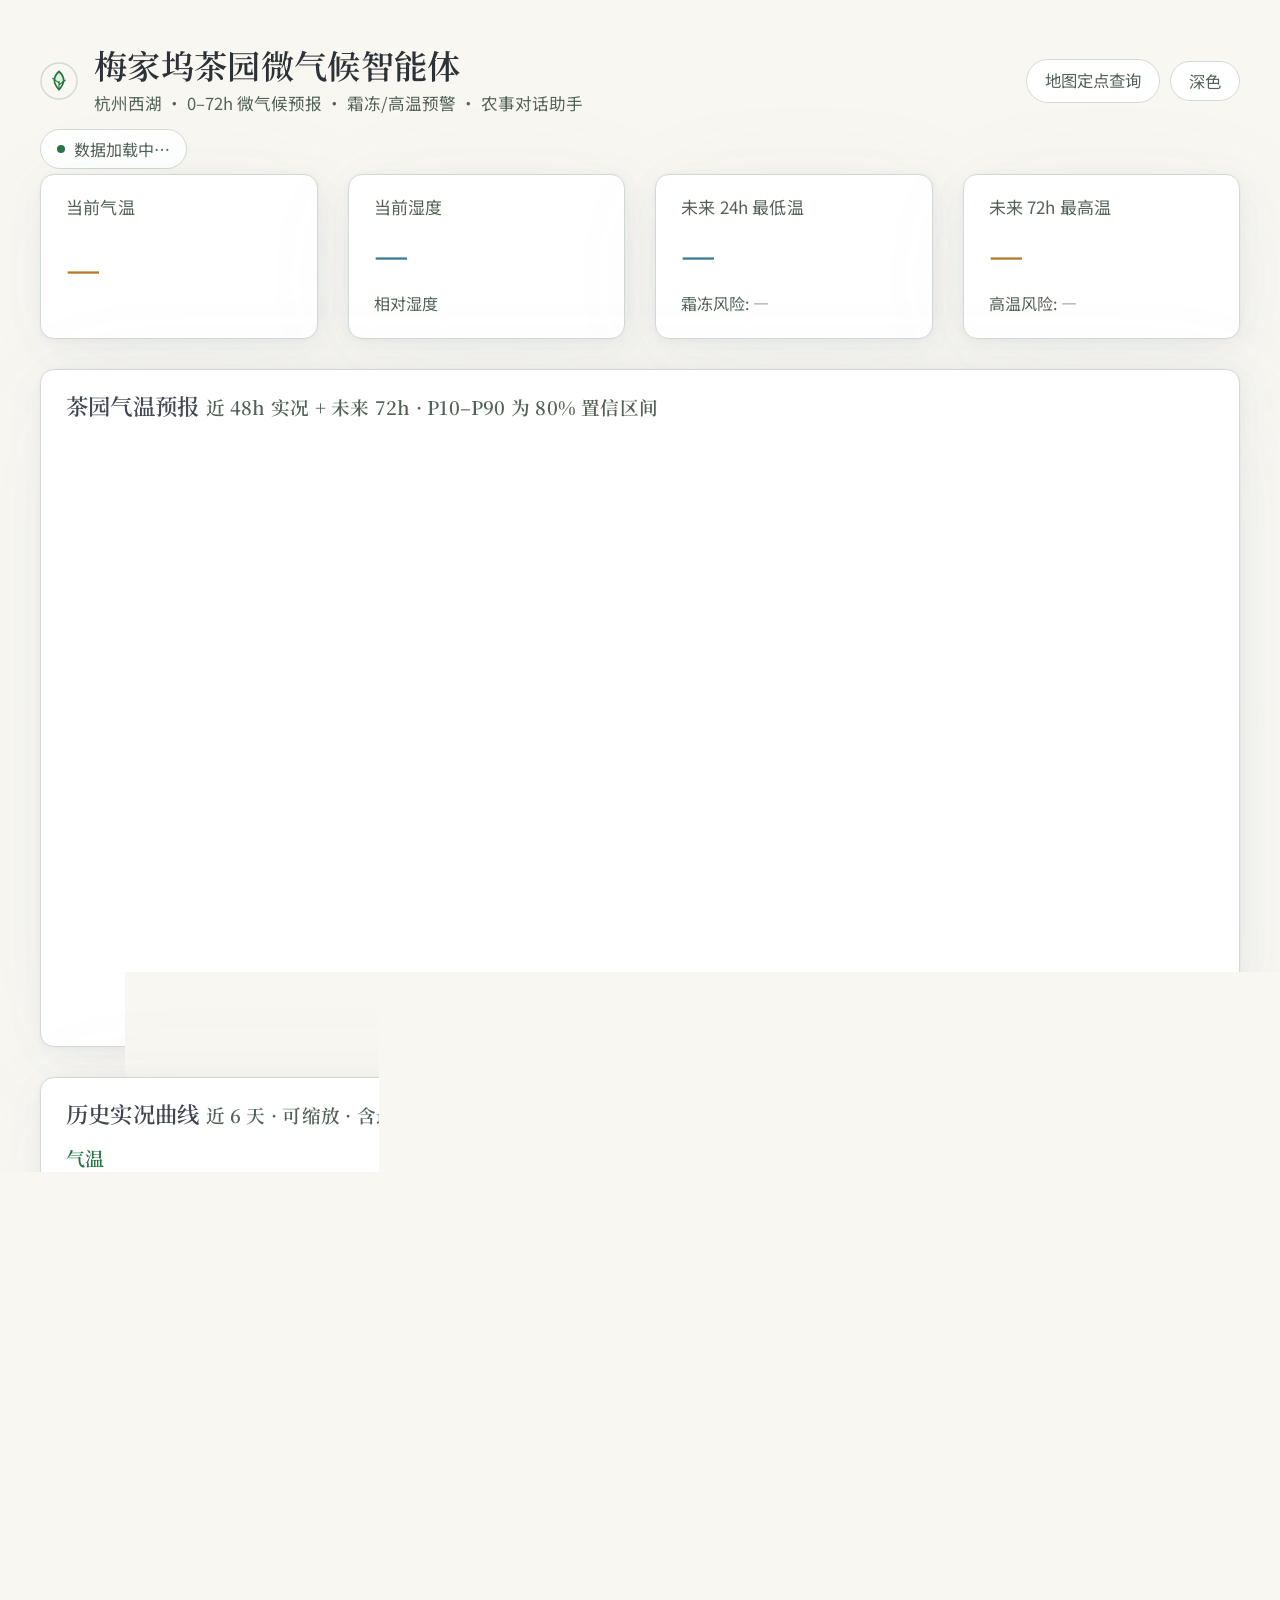
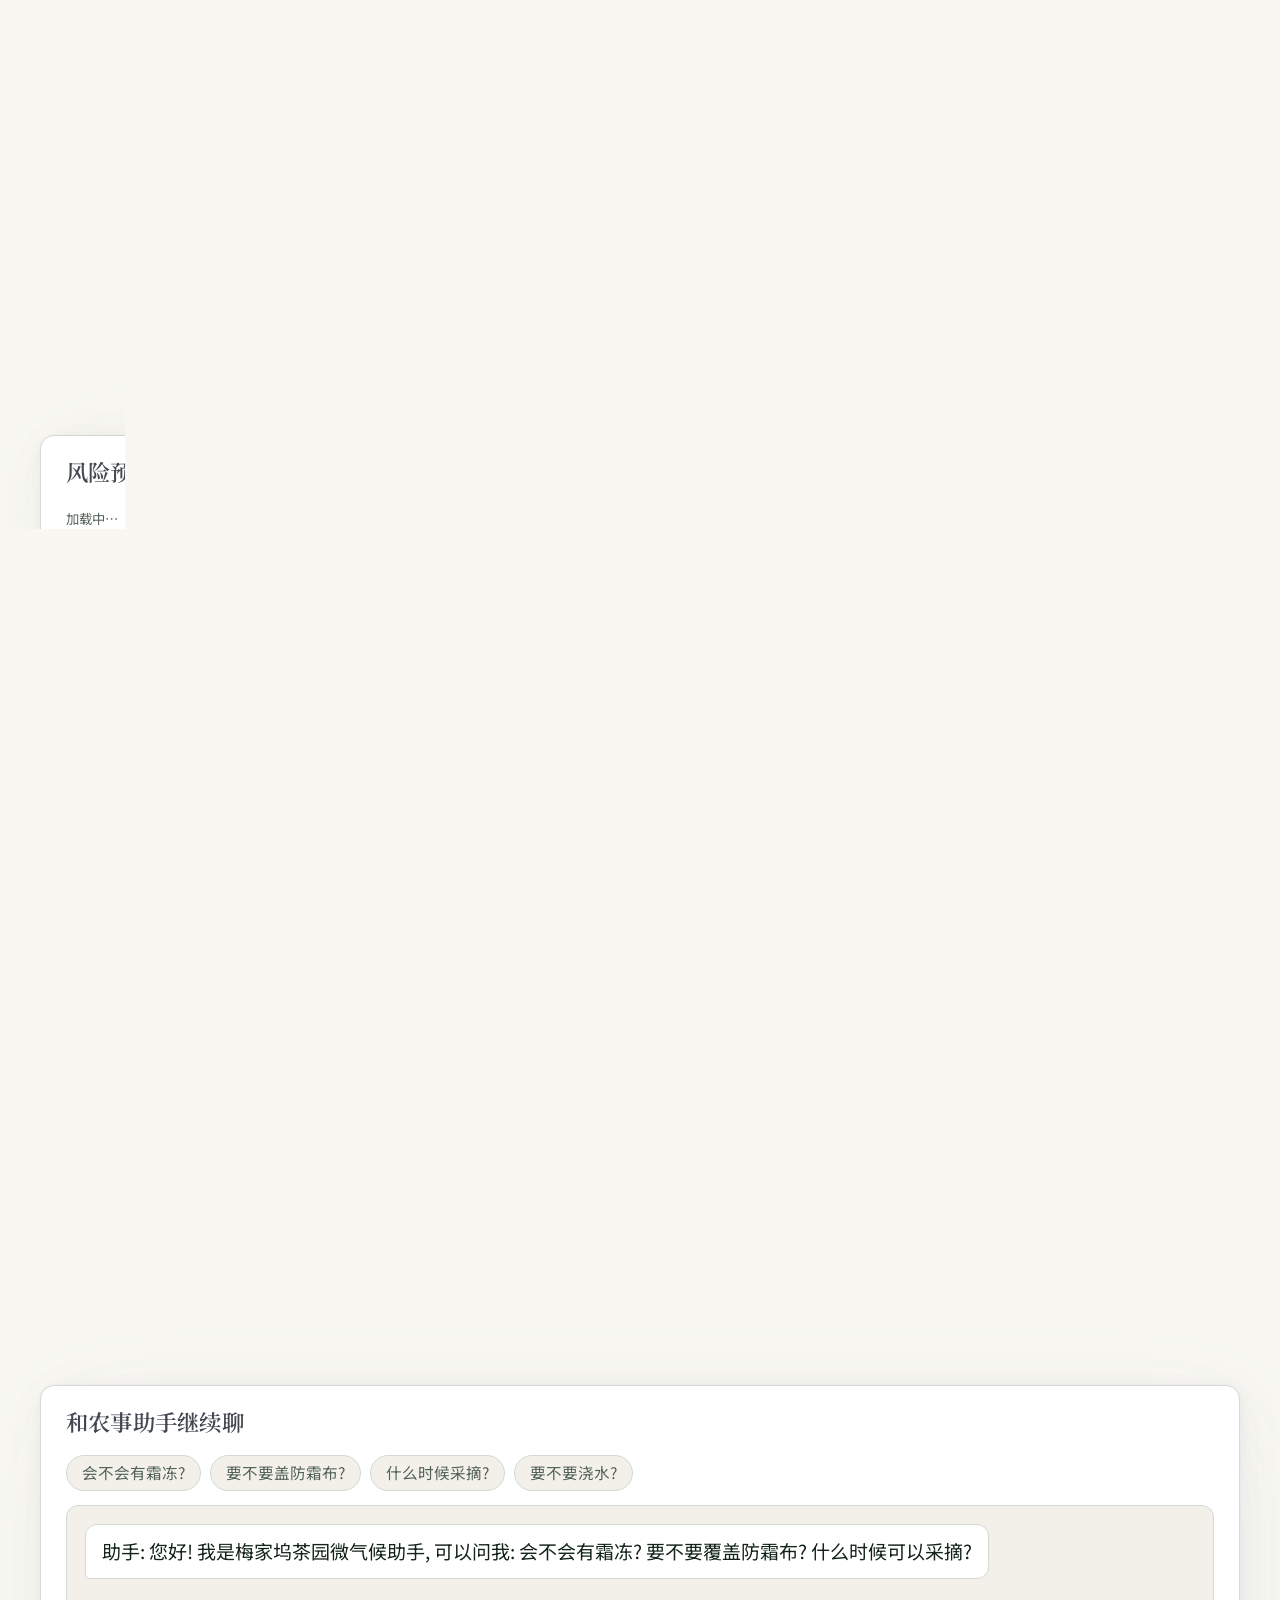
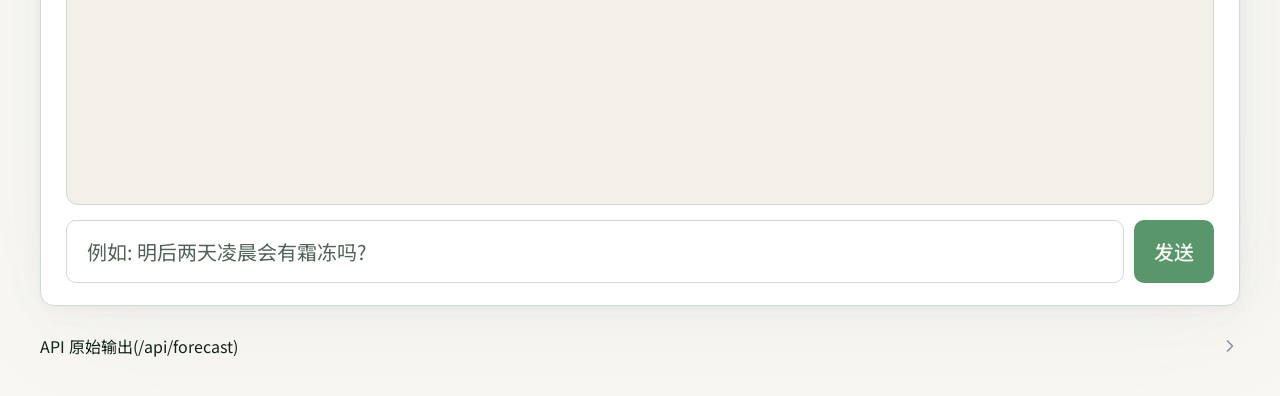
==== commit 5b433e34: "增加地形图功能，增加传感器接口卡片" ====
--- a/web/static/index.html
+++ b/web/static/index.html
@@ -3,11 +3,12 @@
 <head>
   <meta charset="UTF-8">
   <title>梅家坞茶园微气候智能体</title>
+  <link rel="icon" type="image/svg+xml" href="favicon.svg?v=2">
   <link rel="preconnect" href="https://fonts.googleapis.com">
   <link rel="preconnect" href="https://fonts.gstatic.com" crossorigin>
   <link href="https://fonts.googleapis.com/css2?family=Noto+Serif+SC:wght@500;600;700&family=Noto+Sans+SC:wght@400;500;700&display=swap" rel="stylesheet">
   <link rel="stylesheet" href="styles/pico.min.css?v=3">
-  <link rel="stylesheet" href="styles/custom_style.css?v=3">
+  <link rel="stylesheet" href="styles/custom_style.css?v=4">
   <meta name="viewport" content="width=device-width, initial-scale=1">
   <script src="echarts.min.js?v=3"></script>
 </head>
@@ -16,7 +17,7 @@
     <!-- 品牌头部 -->
     <header class="site-header">
       <div class="brand">
-        <svg width="40" height="40" viewBox="0 0 40 40" fill="none" aria-hidden="true">
+        <svg width="38" height="38" viewBox="0 0 40 40" fill="none" aria-hidden="true">
           <circle cx="20" cy="20" r="19" stroke="var(--border)" stroke-width="1.5"/>
           <path d="M20 29 C 14 23, 13 16, 20 10 C 27 16, 26 23, 20 29 Z"
                 stroke="var(--c-primary)" stroke-width="1.8" fill="oklch(0.68 0.13 152 / 0.12)"/>
@@ -28,9 +29,16 @@
           <span class="sub">杭州西湖 · 0–72h 微气候预报 · 霜冻/高温预警 · 农事对话助手</span>
         </div>
       </div>
-      <span class="live-pill"><span class="dot"></span><span id="issued-at">预报时间: 加载中…</span></span>
-      <button class="theme-toggle" id="theme-toggle" aria-label="切换明暗主题">浅色</button>
+      <div class="header-actions">
+        <a class="theme-toggle" href="/map.html">地图定点查询</a>
+        <button class="theme-toggle" id="theme-toggle" aria-label="切换明暗主题">浅色</button>
+      </div>
     </header>
+
+    <!-- 数据状态条 -->
+    <div class="status-bar">
+      <span class="live-pill"><span class="dot"></span><span id="issued-at">数据加载中…</span></span>
+    </div>
 
     <!-- 实时卡片 -->
     <div class="grid">
@@ -117,20 +125,31 @@
       <small class="api-caption" id="api-caption">加载中…</small>
     </article>
 
-    <!-- 数据源接入(像接入大模型一样接入气象 API) -->
+    <!-- 传感器数据接入(与上方 Open-Meteo 气象站互补) -->
     <article class="panel">
-      <h3>数据源接入 <small>输入气象 API 密钥(当前支持 Open-Meteo, 免费额度可留空), 用返回数据驱动上方卡片与曲线</small></h3>
+      <h3>传感器数据接入 <small>上传茶园传感器 CSV(气温/湿度/土壤等) — 实测值与上方气象站背景场自动互补融合</small></h3>
       <div class="connect-row">
-        <span class="chip g0">服务商: Open-Meteo</span>
-        <input type="password" id="api-key-input" placeholder="API 密钥(可留空)" autocomplete="off">
+        <span class="chip g0">数据源: 茶园传感器(实测)</span>
+        <span class="chip" id="sensor-status-chip">未接入</span>
       </div>
       <div class="connect-row">
-        <input type="number" step="0.0001" id="api-lat-input" value="30.2272" placeholder="纬度">
-        <input type="number" step="0.0001" id="api-lon-input" value="120.1014" placeholder="经度">
-        <button type="button" id="api-connect-btn">连接</button>
-        <button type="button" class="secondary" id="api-reset-btn" hidden>恢复默认模型</button>
+        <input type="file" id="sensor-file" accept=".csv,.txt">
+        <button type="button" id="sensor-upload-btn">上传接入</button>
+        <button type="button" class="secondary" id="sensor-remove-btn" hidden>移除传感器数据</button>
       </div>
-      <div id="api-connect-status" class="query-status" role="status"></div>
+      <div id="sensor-status" class="query-status" role="status"></div>
+      <small class="api-caption" id="sensor-info"></small>
+      <details>
+        <summary>CSV 格式说明与示例</summary>
+        <pre class="api-json">time,气温,湿度,土壤温度,土壤湿度
+2026-10-11 00:00,17.2,82,19.1,0.35
+2026-10-11 01:00,16.8,84,19.0,0.35</pre>
+        <p class="note" style="border-left:2px solid var(--border);padding-left:8px;margin-top:8px">
+          列名支持中英文(时间/time、气温/temp、湿度/humidity、土壤温度/soil_temp、土壤湿度/soil_moisture);
+          气温列为必需; 高频数据自动按小时均值聚合。接入后: 传感器覆盖时段用<b>实测值锚定</b>,
+          其余时段由 Open-Meteo 气象站<b>背景场兜底</b>, 两者互补驱动预报。
+        </p>
+      </details>
     </article>
 
     <!-- 对话对话框 -->
@@ -161,7 +180,7 @@
   <script src="qpi_resolver.js?v=3"></script>
   <script src="climate_analysis.js?v=3"></script>
   <script src="climate_query.js?v=3"></script>
-  <script src="api_connect.js?v=3"></script>
-  <script src="app.js?v=3"></script>
+  <script src="sensor_connect.js?v=1"></script>
+  <script src="app.js?v=6"></script>
 </body>
 </html>
--- a/web/static/styles/custom_style.css
+++ b/web/static/styles/custom_style.css
@@ -73,20 +73,34 @@
 .site-header {
   display: flex;
   align-items: center;
-  gap: 1rem;
+  justify-content: space-between;
+  gap: 1rem 1.25rem;
   flex-wrap: wrap;
   padding: 1.25rem 0 0.25rem;
-  margin-bottom: 0.75rem;
 }
 .site-header .brand {
   display: flex;
   align-items: center;
   gap: 0.8rem;
-  flex: 1;
-  min-width: 260px;
-}
-.site-header h1 { margin: 0; }
-.site-header .sub { display: block; font-size: 0.85rem; color: var(--text-muted); }
+  min-width: 0;
+}
+.site-header .brand svg { flex-shrink: 0; }
+.site-header h1 {
+  margin: 0;
+  font-size: clamp(1.35rem, 2.6vw, 1.8rem);
+  line-height: 1.25;
+  white-space: nowrap;
+}
+.site-header .sub { display: block; font-size: 0.83rem; color: var(--text-muted); margin-top: 0.15rem; }
+.header-actions { display: flex; align-items: center; gap: 0.5rem; flex-shrink: 0; }
+.header-actions .theme-toggle { text-decoration: none; display: inline-block; }
+
+/* 数据状态条: 独立一行, 不挤标题 */
+.status-bar { margin: 0.35rem 0 0.25rem; min-width: 0; }
+.status-bar .live-pill { max-width: 100%; min-width: 0; }
+.status-bar #issued-at {
+  overflow: hidden; text-overflow: ellipsis; white-space: nowrap;
+}
 .live-pill {
   display: inline-flex;
   align-items: center;
@@ -97,6 +111,7 @@
   background: var(--surface);
   font-size: 0.8rem;
   color: var(--text-muted);
+  max-width: 100%;
 }
 .live-pill .dot {
   width: 8px; height: 8px; border-radius: 50%;
@@ -358,3 +373,75 @@
   color: var(--text);
   border-color: var(--c-primary-dim);
 }
+
+/* ---------- 地图定点查询页(独立全高布局, 复用设计令牌) ---------- */
+body.map-page { display: flex; flex-direction: column; overflow: hidden; height: 100vh; }
+body.map-page main { min-height: 0; }
+.map-header {
+  display: flex; align-items: center; gap: 1rem; flex-wrap: wrap;
+  padding: 10px 18px; background: var(--bg); border-bottom: 1px solid var(--border);
+}
+.map-header .brand { display: flex; align-items: center; gap: 0.8rem; flex: 1; min-width: 260px; }
+.map-header h1 { font-size: 17px; margin: 0; }
+.map-header .sub { font-size: 12px; color: var(--text-muted); }
+.map-main { flex: 1; display: flex; min-height: 0; }
+#map { flex: 1; background: var(--bg); min-height: 0; }
+#panel {
+  width: 405px; max-width: 42vw; background: var(--surface);
+  overflow-y: auto; border-left: 1px solid var(--border); padding: 14px;
+}
+.map-main section { margin-bottom: 16px; }
+.map-main section h2 {
+  font-size: 13px; color: var(--c-primary); margin-bottom: 8px;
+  font-weight: 600; letter-spacing: 0.5px; font-family: "Noto Sans SC", sans-serif;
+}
+.map-main .hint { color: var(--text-muted); font-size: 12px; line-height: 1.6; }
+.map-main .chips { display: flex; flex-wrap: wrap; gap: 6px; margin: 8px 0; }
+.map-card {
+  background: var(--surface-2); border: 1px solid var(--border);
+  border-radius: 14px; padding: 10px 12px; margin-top: 8px;
+}
+.map-card .k { color: var(--text-muted); font-size: 11px; }
+.map-card .v { font-size: 15px; font-weight: 600; margin-top: 2px; }
+.map-card .v small { font-size: 11px; font-weight: 400; color: var(--text-muted); }
+.map-grid2 { display: grid; grid-template-columns: 1fr 1fr; gap: 8px; }
+.map-grid2 .map-card, .map-grid3 .map-card { margin-top: 0; }
+.map-grid3 { display: grid; grid-template-columns: 1fr 1fr 1fr; gap: 8px; }
+.map-main button.primary {
+  width: 100%; margin-top: 10px; padding: 10px;
+  background: var(--c-primary-dim); color: var(--bg); font-weight: 600;
+  border: none; border-radius: 10px; font-size: 14px; cursor: pointer;
+}
+.map-main button.primary:hover { background: var(--c-primary); }
+.map-main button.primary:disabled { background: var(--surface-2); color: var(--text-muted); cursor: wait; }
+#run-status, .run-status {
+  margin-top: 8px; font-size: 12px; color: var(--text-muted); min-height: 16px;
+  display: flex; align-items: center; gap: 0.5rem; flex-wrap: wrap;
+}
+#run-status .warn, .warn { color: var(--c-amber); }
+#chart-72h { width: 100%; height: 220px; margin-top: 8px; }
+.map-main .ov-chips { display: flex; flex-wrap: wrap; gap: 6px; margin: 8px 0; }
+.map-main .ov-chip {
+  border: 1px solid var(--border); border-radius: 999px;
+  padding: 3px 10px; font-size: 11px; cursor: pointer;
+  color: var(--text-muted); background: var(--surface-2);
+}
+.map-main .ov-chip.on { border-color: var(--c-primary); color: var(--c-primary); }
+.map-main input[type="range"] { width: 100%; accent-color: var(--c-primary); }
+.map-main .note {
+  margin-top: 8px; font-size: 11px; color: var(--text-muted);
+  line-height: 1.6; border-left: 2px solid var(--border); padding-left: 8px;
+}
+.map-ai-box { height: 220px; }
+/* Leaflet 控件暗色化(仅深色主题) */
+[data-theme="dark"] .leaflet-bar a,
+[data-theme="dark"] .leaflet-control-layers,
+[data-theme="dark"] .leaflet-control-zoom a {
+  background: var(--surface-2); color: var(--text);
+  border-bottom: 1px solid var(--border);
+}
+[data-theme="dark"] .leaflet-control-layers { color: var(--text); }
+[data-theme="dark"] .leaflet-control-attribution {
+  background: rgba(13, 19, 32, 0.75) !important; color: var(--text-muted);
+}
+[data-theme="dark"] .leaflet-control-attribution a { color: var(--text-muted); }
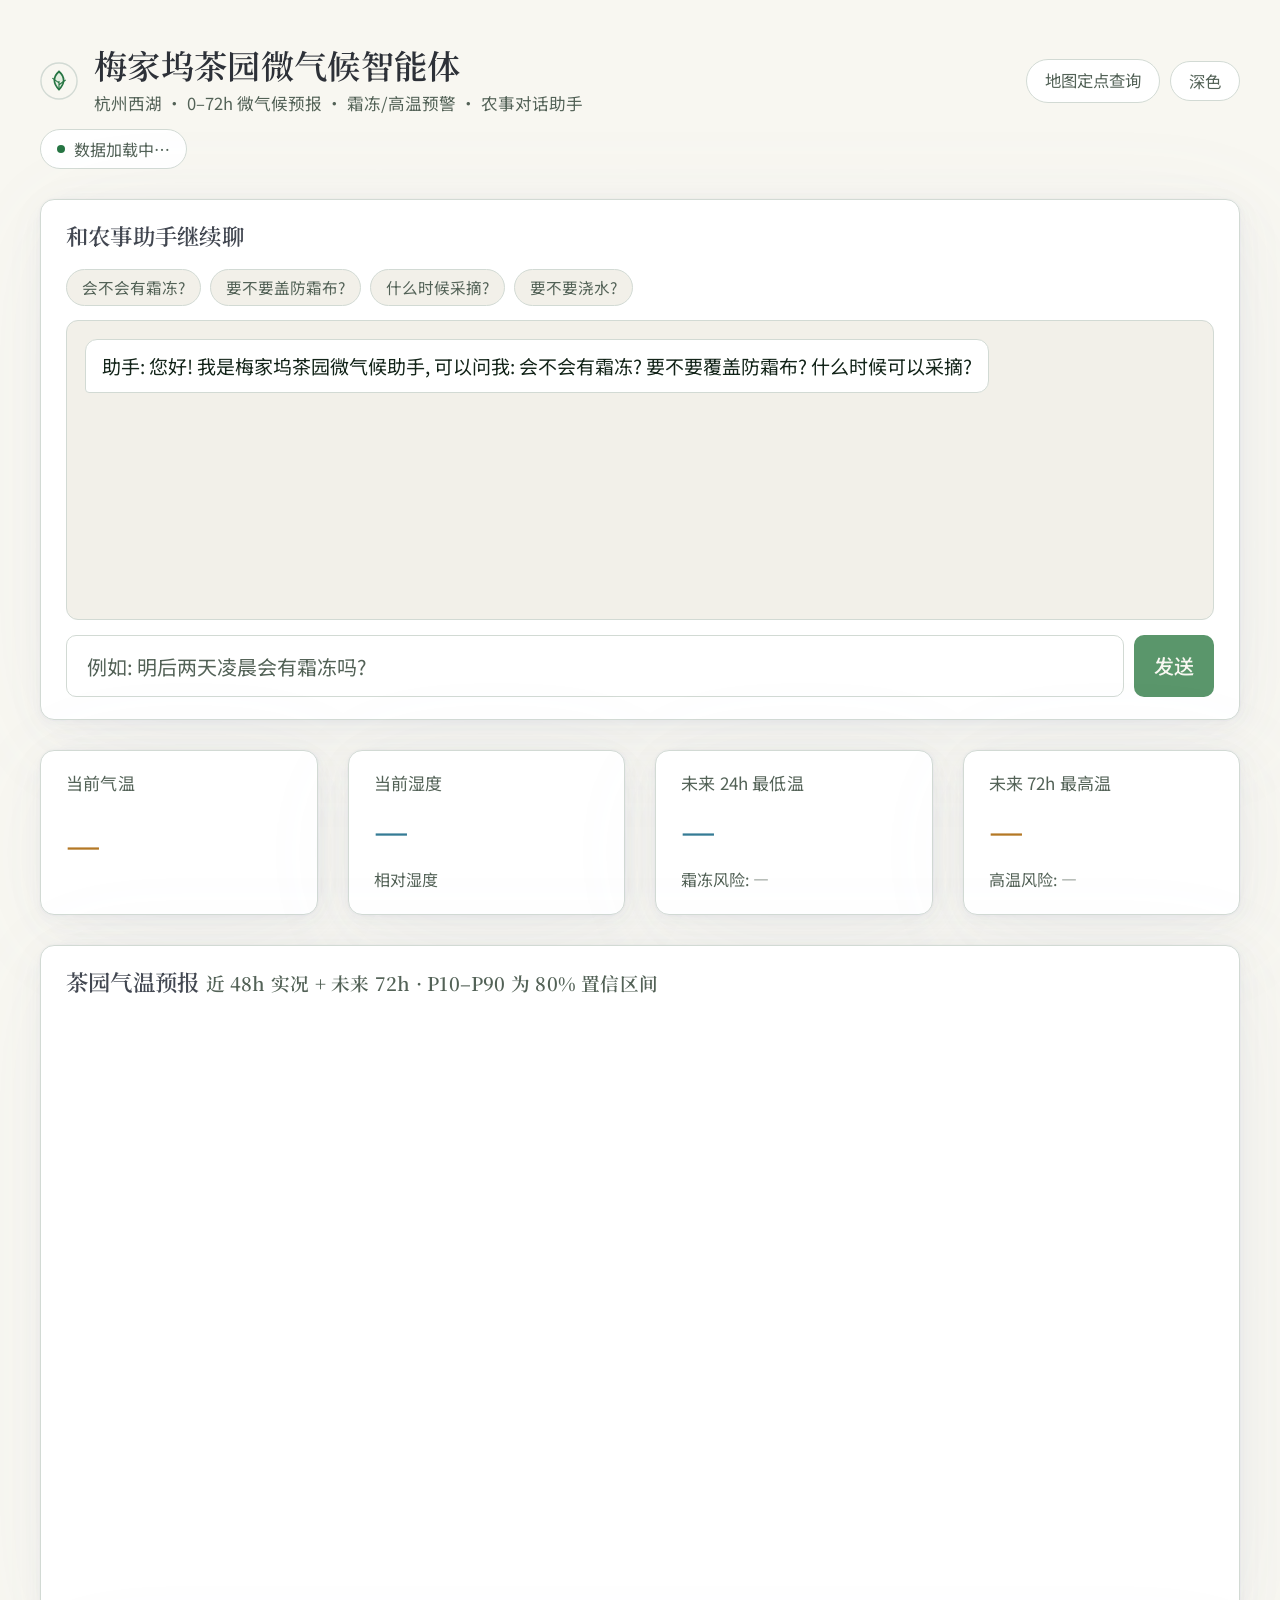
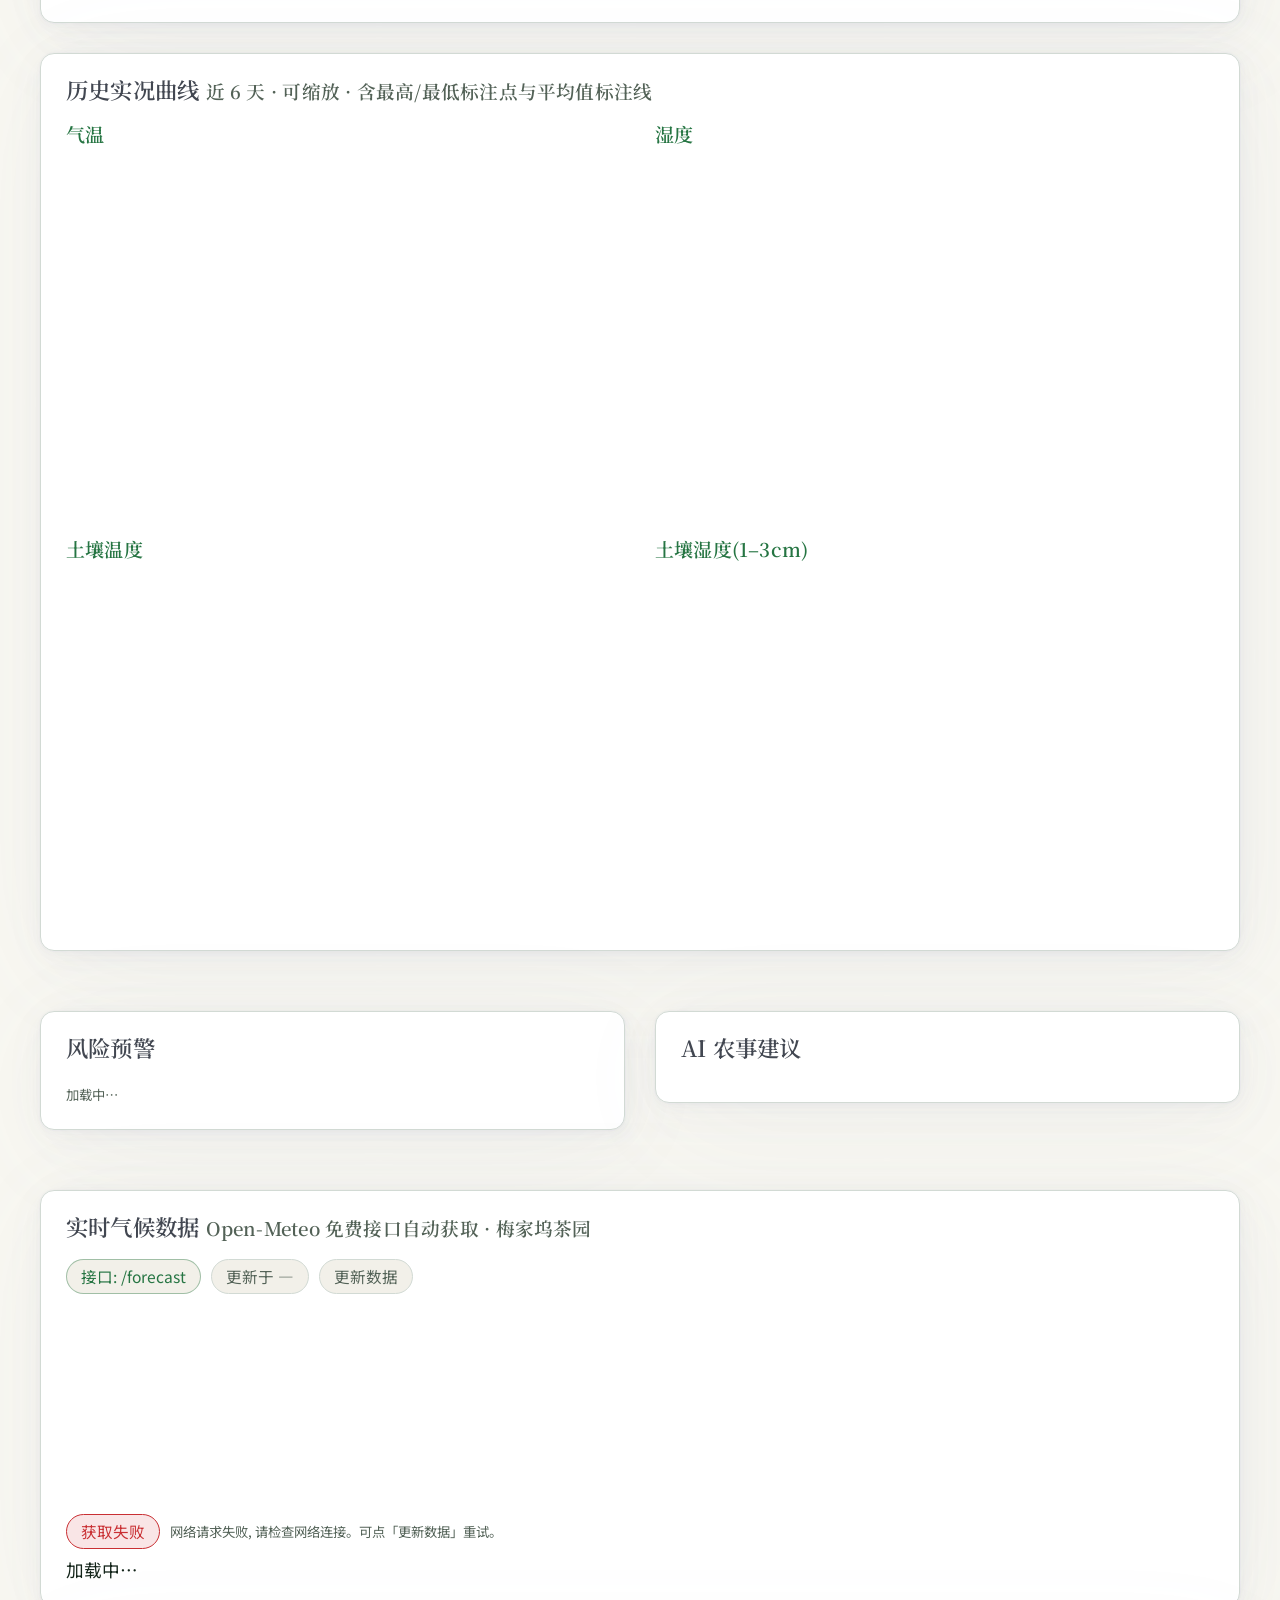
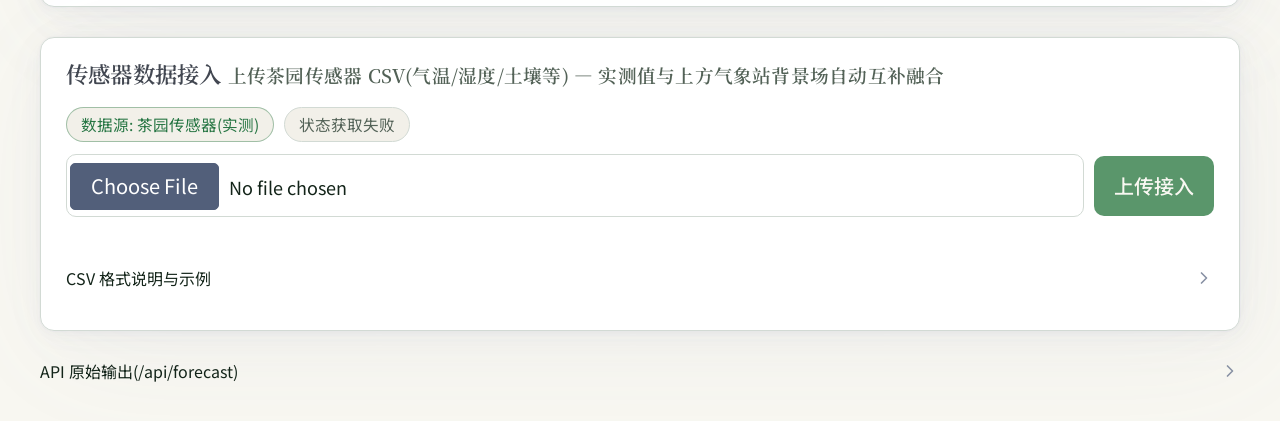
==== commit 57e032b4: "修复云端部署: Dockerfile 安装系统库(libexpat1 等), 地图模块降级保护, Linux 中文字体" ====
--- a/web/static/index.html
+++ b/web/static/index.html
@@ -39,6 +39,24 @@
     <div class="status-bar">
       <span class="live-pill"><span class="dot"></span><span id="issued-at">数据加载中…</span></span>
     </div>
+
+    <!-- 对话对话框(农事助手, 置顶) -->
+    <article class="panel">
+      <h3>和农事助手继续聊 <small id="chat-engine"></small></h3>
+      <div class="quick-chips" id="quick-chips">
+        <button class="chip" data-q="明后两天凌晨会有霜冻吗?">会不会有霜冻?</button>
+        <button class="chip" data-q="要不要盖防霜布?">要不要盖防霜布?</button>
+        <button class="chip" data-q="什么时候可以采摘?">什么时候采摘?</button>
+        <button class="chip" data-q="最近要不要浇水?">要不要浇水?</button>
+      </div>
+      <div id="chat-box" class="chat-box">
+        <div class="chat-msg agent">助手: 您好! 我是梅家坞茶园微气候助手, 可以问我: 会不会有霜冻? 要不要覆盖防霜布? 什么时候可以采摘?</div>
+      </div>
+      <form id="chat-form" class="chat-form">
+        <input type="text" id="chat-input" placeholder="例如: 明后两天凌晨会有霜冻吗?" autocomplete="off">
+        <button type="submit">发送</button>
+      </form>
+    </article>
 
     <!-- 实时卡片 -->
     <div class="grid">
@@ -152,24 +170,6 @@
       </details>
     </article>
 
-    <!-- 对话对话框 -->
-    <article class="panel">
-      <h3>和农事助手继续聊 <small id="chat-engine"></small></h3>
-      <div class="quick-chips" id="quick-chips">
-        <button class="chip" data-q="明后两天凌晨会有霜冻吗?">会不会有霜冻?</button>
-        <button class="chip" data-q="要不要盖防霜布?">要不要盖防霜布?</button>
-        <button class="chip" data-q="什么时候可以采摘?">什么时候采摘?</button>
-        <button class="chip" data-q="最近要不要浇水?">要不要浇水?</button>
-      </div>
-      <div id="chat-box" class="chat-box">
-        <div class="chat-msg agent">助手: 您好! 我是梅家坞茶园微气候助手, 可以问我: 会不会有霜冻? 要不要覆盖防霜布? 什么时候可以采摘?</div>
-      </div>
-      <form id="chat-form" class="chat-form">
-        <input type="text" id="chat-input" placeholder="例如: 明后两天凌晨会有霜冻吗?" autocomplete="off">
-        <button type="submit">发送</button>
-      </form>
-    </article>
-
     <!-- API 输出 -->
     <details>
       <summary>API 原始输出(/api/forecast)</summary>
